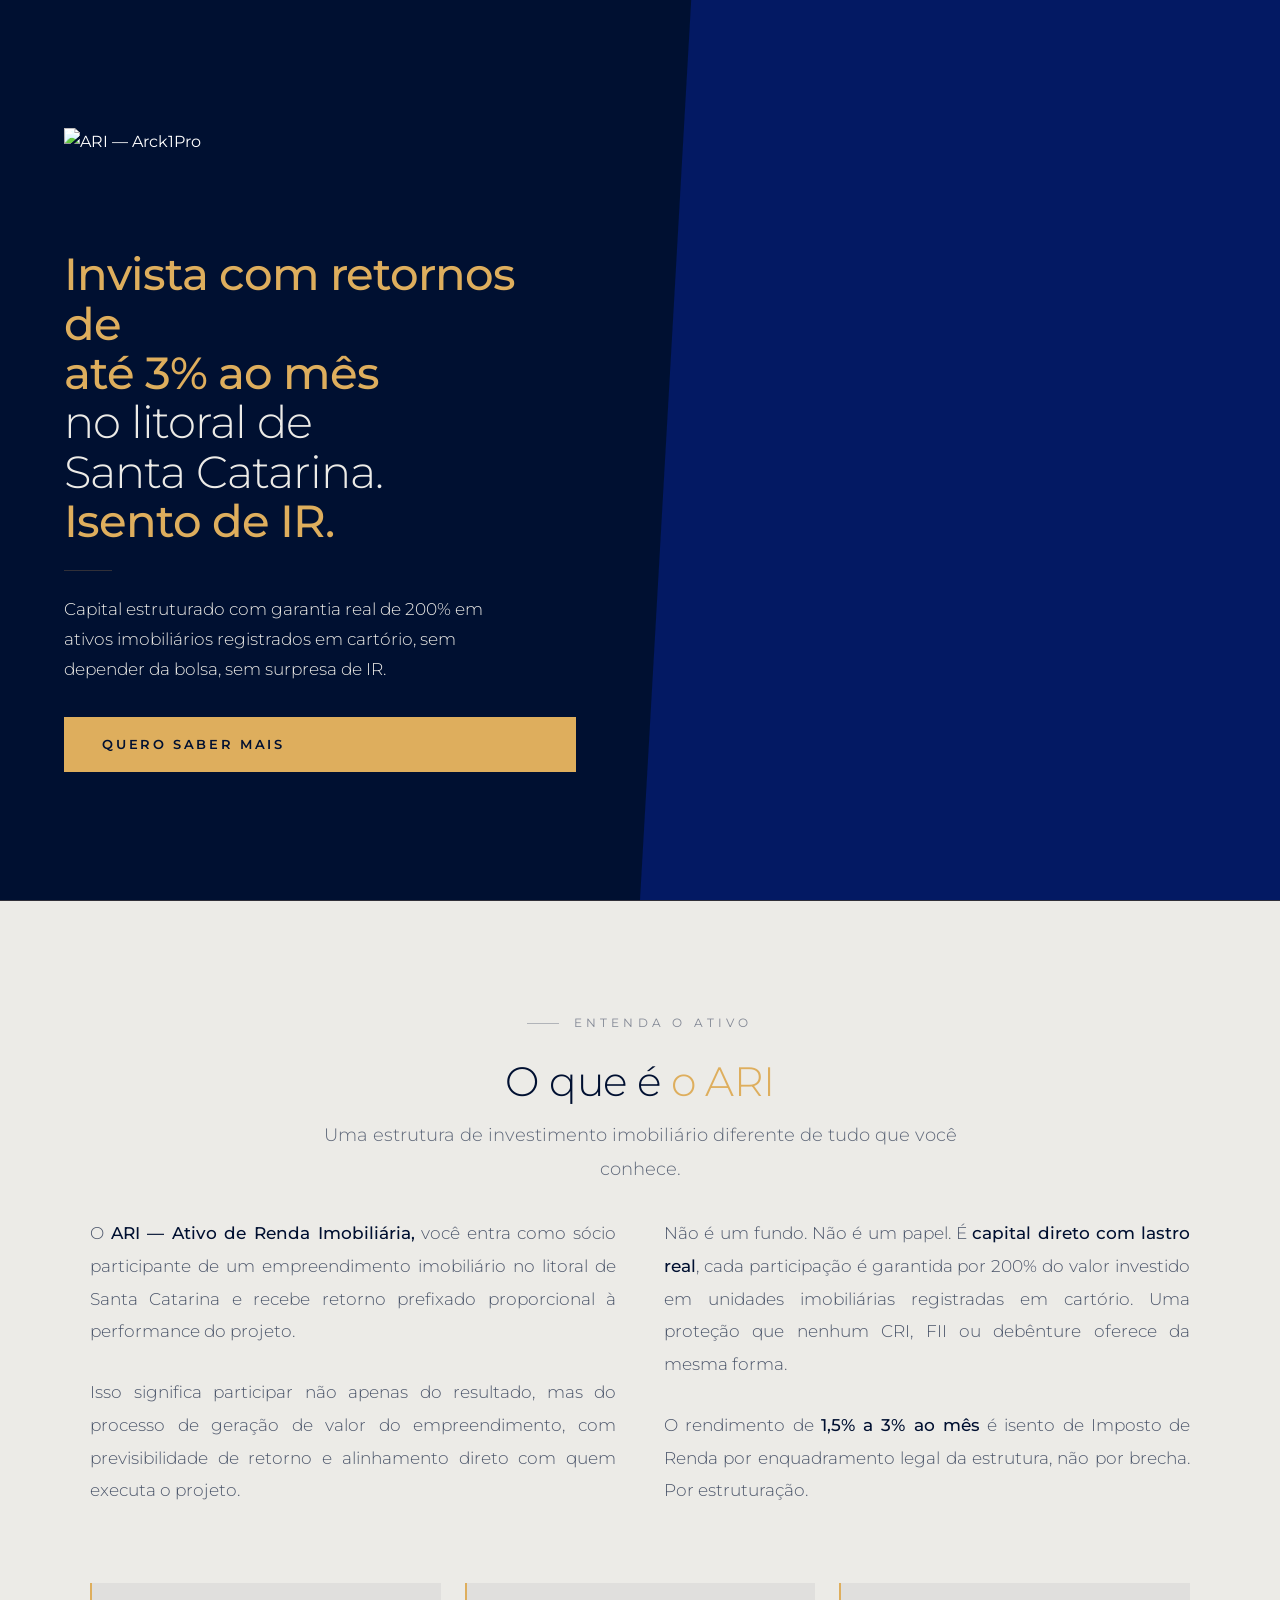
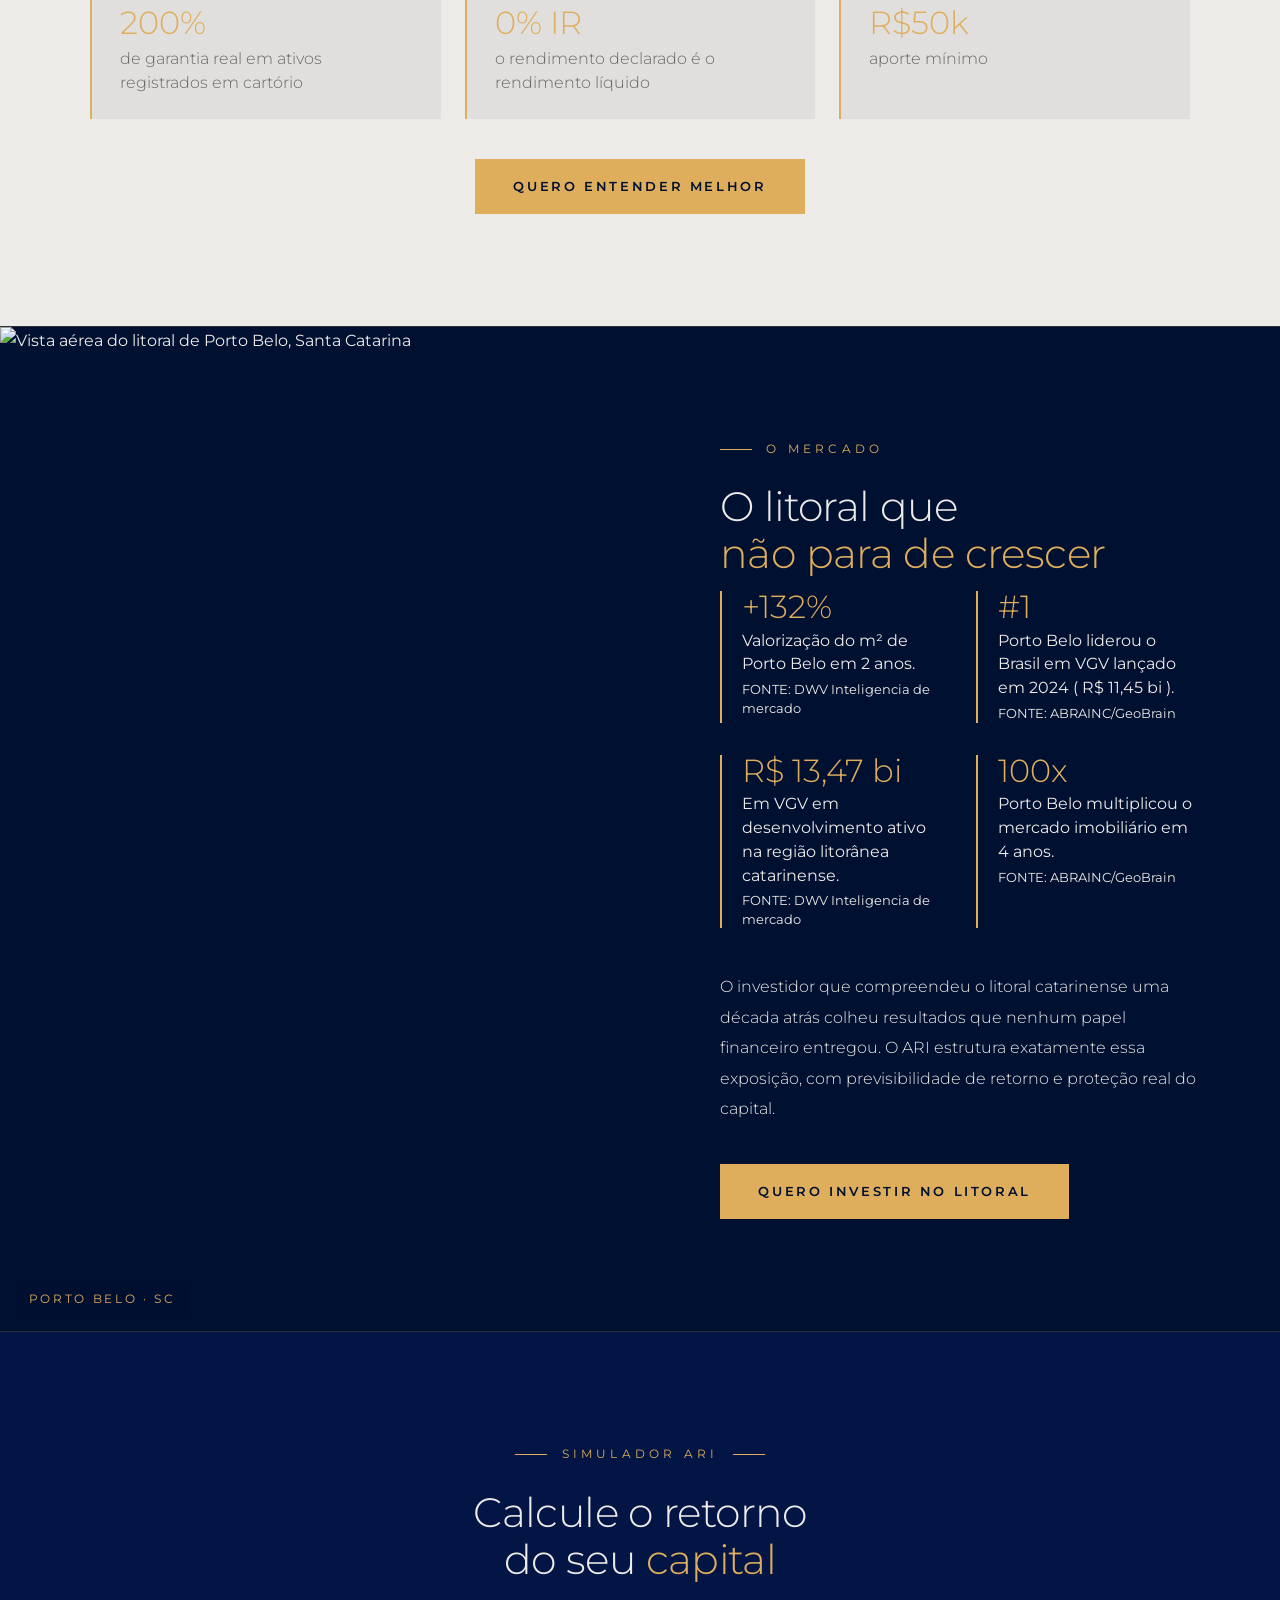
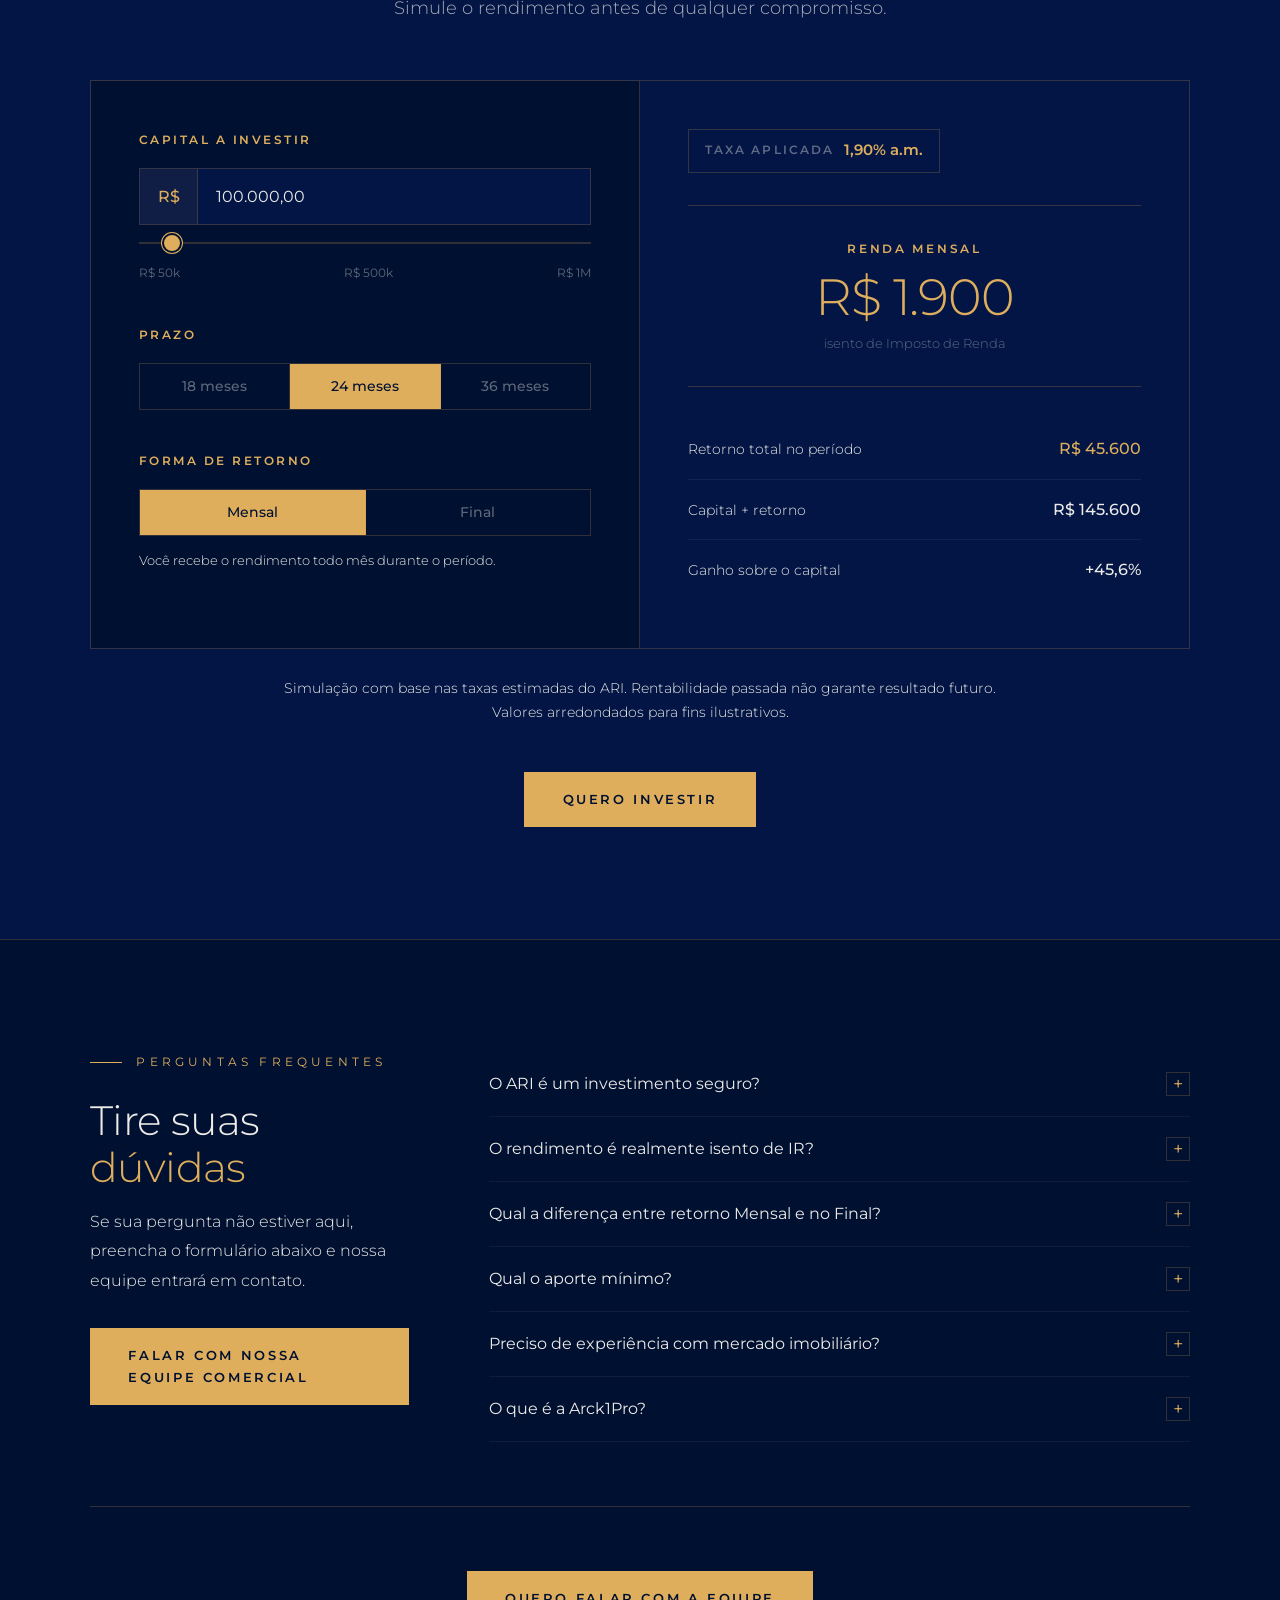
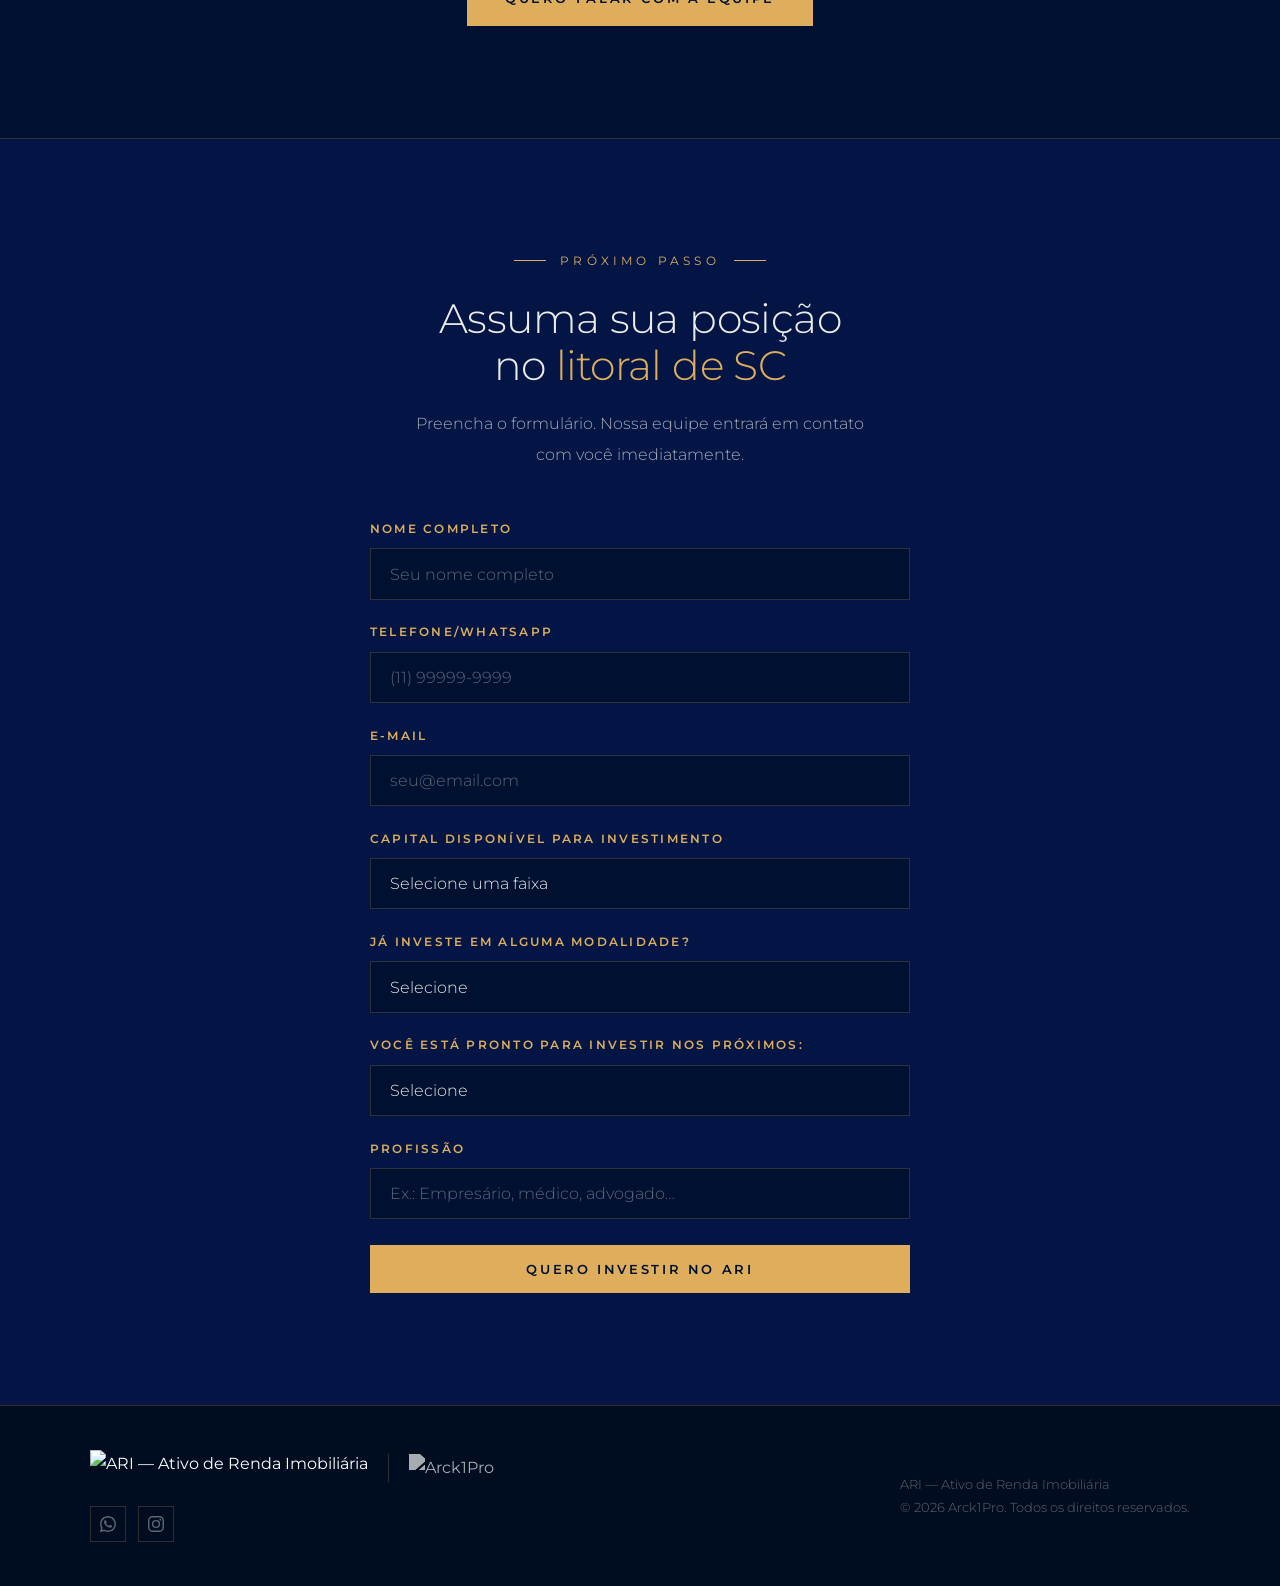
==== index.html @ 1d785d93 "lps3" ====
<!DOCTYPE html>
<html lang="pt-BR">
<head>
  <meta charset="UTF-8">
  <meta name="viewport" content="width=device-width, initial-scale=1.0">

  <title>ARI — Ativo de Renda Imobiliária | Arck1Pro</title>

  <!-- Meta Pixel Code -->
  <!-- Única tag de rastreamento do site — não há GTM, GA nem qualquer outro
       contêiner que possa disparar um segundo evento com este mesmo ID.

       Fica no topo do head de propósito: quanto antes o fbevents.js carregar,
       menor a chance de o Lead sair apenas enfileirado no stub do fbq, que é a
       maior fonte de divergência entre o CRM e o Gerenciador de Anúncios.

       Sem PageView e sem a tag de fallback sem-JS: o único evento é o Lead, disparado
       em js/main.js depois que o SprintHub confirma a criação do contato, uma
       vez por lead, com eventID estável.
       autoConfig=false impede a Meta de detectar e registrar eventos por conta
       própria (clique em botão, metadados da página) — era por aí que entrava
       Lead fantasma que ninguém consegue reconciliar. -->
<script>
!function(f,b,e,v,n,t,s)
{if(f.fbq)return;n=f.fbq=function(){n.callMethod?
n.callMethod.apply(n,arguments):n.queue.push(arguments)};
if(!f._fbq)f._fbq=n;n.push=n;n.loaded=!0;n.version='2.0';
n.queue=[];t=b.createElement(e);t.async=!0;
t.src=v;s=b.getElementsByTagName(e)[0];
s.parentNode.insertBefore(t,s)}(window, document,'script',
'https://connect.facebook.net/en_US/fbevents.js');
fbq('set', 'autoConfig', false, '2102101857297540');
fbq('init', '2102101857297540');
</script>
  <!-- End Meta Pixel Code -->

  <!-- ─── Favicon ────────────────────────────────────────── -->
  <link rel="icon"             type="image/webp" href="img/ARI.webp">
  <link rel="apple-touch-icon"                   href="img/ARI.webp">

  <!-- ─── Preload de imagens críticas ─────────────────────── -->
  <link rel="preload" as="image" href="img/porto-belo.webp">

  <!-- ─── Fontes ────────────────────────────────────────── -->
  <link rel="preconnect" href="https://fonts.googleapis.com">
  <link rel="preconnect" href="https://fonts.gstatic.com" crossorigin>
  <link rel="stylesheet" href="https://fonts.googleapis.com/css2?family=Montserrat:wght@300;400;500;600&display=swap">

  <!-- ─── CSS ──────────────────────────────────────────── -->
  <link rel="stylesheet" href="css/styles.css">
</head>
<body>

<main id="conteudo">

    <!-- ═══════ HERO ═══════ -->
    <section class="hero" id="inicio" aria-labelledby="hero-titulo">

<!-- Coluna esquerda — Texto -->
      <div class="hero-copy">

        <div class="hero-logo">
          <img src="img/ARI.webp" alt="ARI — Arck1Pro" width="180" height="48">
        </div>

        <h1 class="hero-h1" id="hero-titulo">
          <span class="accent">Invista com retornos de <br> até 3% ao mês</span><br>
          no litoral de<br>
          Santa Catarina.<br>
          <span class="accent">Isento de IR.</span>
        </h1>

        <div class="hero-divider" aria-hidden="true"></div>

        <!-- Vídeo VSL — visível apenas em mobile, entre o título e o subtexto -->
        <div class="hero-video-inline">
          <iframe
            src="https://www.youtube.com/embed/Jdh1k9ubrlU?rel=0&modestbranding=1"
            title="ARI — Ativo de Renda Imobiliária"
            allow="accelerometer; autoplay; clipboard-write; encrypted-media; gyroscope; picture-in-picture"
            allowfullscreen
            loading="lazy">
          </iframe>
        </div>

        <p class="hero-sub">
          Capital estruturado com garantia real de 200% em ativos imobiliários
          registrados em cartório, sem depender da bolsa, sem surpresa de IR.
        </p>

        <a href="#formulario" class="btn" data-cta="hero">Quero saber mais</a>

      </div>

      <!-- Coluna direita — Vídeo VSL -->
      <div class="hero-img-box" role="region" aria-label="Vídeo de apresentação do ARI">
        <iframe
          class="hero-video"
          src="https://www.youtube.com/embed/Jdh1k9ubrlU?rel=0&modestbranding=1"
          title="ARI — Ativo de Renda Imobiliária"
          allow="accelerometer; autoplay; clipboard-write; encrypted-media; gyroscope; picture-in-picture"
          allowfullscreen
          loading="lazy">
        </iframe>
      </div>

    </section>

    <div class="gold-rule" aria-hidden="true"></div>


    <!-- ═══════ O QUE É O ARI ═══════ -->
    <section class="ari-section" id="ari" aria-labelledby="ari-titulo">
      <div class="section-inner">

        <!-- Cabeçalho em largura total — alinha com o início dos dois parágrafos abaixo -->
        <div class="section-eyebrow" aria-hidden="true">
          <span class="eyebrow-line"></span>
          Entenda o ativo
        </div>

        <h2 class="section-h2" id="ari-titulo">
          O que é <span class="accent">o ARI</span>
        </h2>
        <p class="section-lead">
          Uma estrutura de investimento imobiliário diferente de tudo que você conhece.
        </p>

        <!-- Dois parágrafos lado a lado — alinhados pelo topo -->
        <div class="ari-body-grid">

          <div class="ari-body">
            <p>
              O <strong>ARI — Ativo de Renda Imobiliária,</strong>
              você entra como sócio participante de um empreendimento imobiliário no litoral
              de Santa Catarina e recebe retorno prefixado proporcional à performance do projeto.
            </p>

            <p>
              Isso significa participar não apenas do resultado, mas do processo de geração de 
              valor do empreendimento, com previsibilidade de retorno e alinhamento direto com quem executa o projeto.

            </p>
          </div>

          <div class="ari-body">
            <p>
              Não é um fundo. Não é um papel. É <strong>capital direto com lastro real</strong>,
              cada participação é garantida por 200% do valor investido em unidades imobiliárias
              registradas em cartório. Uma proteção que nenhum CRI, FII ou debênture oferece
              da mesma forma.
            </p>
            <p>
              O rendimento de <strong>1,5% a 3% ao mês</strong> é isento de Imposto de Renda
              por enquadramento legal da estrutura, não por brecha. Por estruturação.
            </p>
          </div>

        </div>

        <!-- Destaques horizontais -->
        <div class="ari-highlights" aria-label="Destaques do ARI">
          <div class="ari-hl">
            <div class="ari-hl-number" aria-label="Duzentos por cento">200%</div>
            <div class="ari-hl-label">de garantia real em ativos registrados em cartório</div>
          </div>
          <div class="ari-hl">
            <div class="ari-hl-number" aria-label="Zero por cento de Imposto de Renda">0% IR</div>
            <div class="ari-hl-label">o rendimento declarado é o rendimento líquido</div>
          </div>
          <div class="ari-hl">
            <div class="ari-hl-number" aria-label="R$ 50 mil">R$50k</div>
            <div class="ari-hl-label">aporte mínimo</div>
          </div>
        </div>

        <!-- Botão abaixo dos destaques -->
        <div class="ari-cta">
          <a href="#formulario" class="btn" data-cta="ari">Quero entender melhor</a>
        </div>

      </div>
    </section>

    <div class="gold-rule" aria-hidden="true"></div>


    <!-- ═══════ O LITORAL ═══════ -->
    <section class="litoral-section" id="litoral" aria-labelledby="litoral-titulo">
      <!-- ALTERADO: removido section-inner — grid vai de ponta a ponta para a imagem sangrar pela borda esquerda -->
      <div class="litoral-grid">

        <!-- Imagem do litoral — ocupa toda a altura da coluna esquerda -->
        <!-- Coloque uma foto da orla em images/porto-belo-costa.jpg -->
        <div class="litoral-img-box">
          <img
            src="img/porto-belo.webp"
            alt="Vista aérea do litoral de Porto Belo, Santa Catarina"
            width="800" height="600"
            fetchpriority="high">
          <div class="litoral-img-label" aria-hidden="true">Porto Belo · SC</div>
        </div>

        <!-- NOVO: litoral-content tem padding próprio (section-inner foi removido) -->
        <div class="litoral-content">
          <div class="section-eyebrow" aria-hidden="true">
            <span class="eyebrow-line"></span>
            O mercado
          </div>

          <h2 class="section-h2" id="litoral-titulo">
            O litoral que<br><span class="accent">não para de crescer</span>
          </h2>

          <div class="litoral-stats" aria-label="Dados do mercado imobiliário catarinense">
            <div class="stat-box">
              <div class="stat-number" aria-label="Mais de 210 por cento">+132%</div>
              <div class="stat-label">Valorização do m² de Porto Belo em 2 anos.</div>
              <div class="stat-source">FONTE: DWV Inteligencia de mercado</div>
            </div>
            <div class="stat-box">
              <div class="stat-number" aria-label="Primeiro lugar no ranking nacional">#1</div>
              <div class="stat-label">Porto Belo liderou o Brasil em VGV lançado em 2024 ( R$ 11,45 bi ).</div>
              <div class="stat-source">FONTE: ABRAINC/GeoBrain</div>
            </div>
            <div class="stat-box">
              <div class="stat-number" aria-label="R$ 16 bilhões">R$ 13,47 bi</div>
              <div class="stat-label">Em VGV em desenvolvimento ativo na região litorânea catarinense.</div>
              <div class="stat-source">FONTE: DWV Inteligencia de mercado</div>
            </div>
            <div class="stat-box">
              <div class="stat-number" aria-label="Mais de 850">100x</div>
              <div class="stat-label">Porto Belo multiplicou o mercado imobiliário em 4 anos.</div>
              <div class="stat-source">FONTE: ABRAINC/GeoBrain</div>
            </div>
          </div>

          <p class="litoral-text">
            O investidor que compreendeu o litoral catarinense uma década atrás colheu
            resultados que nenhum papel financeiro entregou. O ARI estrutura exatamente
            essa exposição, com previsibilidade de retorno e proteção real do capital.
          </p>

          <a href="#formulario" class="btn" data-cta="litoral">Quero investir no litoral</a>
        </div>

      </div>
    </section>

    <div class="gold-rule" aria-hidden="true"></div>


    <!-- ═══════ SIMULADOR ═══════ -->
    <section class="simulator-section" id="simulador" aria-labelledby="sim-titulo">
      <div class="section-inner">

        <div class="simulator-header">
          <div class="section-eyebrow" aria-hidden="true">
            <span class="eyebrow-line"></span>
            Simulador ARI
            <span class="eyebrow-line"></span>
          </div>
          <h2 class="section-h2" id="sim-titulo">
            Calcule o retorno<br>do seu <span class="accent">capital</span>
          </h2>
          <p class="section-lead">Simule o rendimento antes de qualquer compromisso.</p>
        </div>

        <div class="sim-box">

          <!-- Controles -->
          <div class="sim-controls">

            <!-- Capital -->
            <div class="sim-field">
              <label class="sim-field-label" for="inp-capital">Capital a investir</label>
              <div class="sim-capital-wrap">
                <span class="sim-capital-prefix" aria-hidden="true">R$</span>
                <input
                  class="sim-capital-input"
                  type="text"
                  inputmode="numeric"
                  id="inp-capital"
                  value="100.000,00"
                  aria-label="Capital a investir em reais">
              </div>
              <p class="sim-min-warning" id="sim-min-warning" hidden>
                O valor mínimo para investimento é R$&nbsp;50.000
              </p>
              <label for="sl-capital" class="sr-only">Ajuste o capital com o controle deslizante</label>
              <input
                type="range"
                id="sl-capital"
                min="50000"
                max="1000000"
                step="5000"
                value="100000"
                aria-label="Controle deslizante de capital">
              <div class="sim-range-ticks" aria-hidden="true">
                <span class="sim-range-tick">R$ 50k</span>
                <span class="sim-range-tick">R$ 500k</span>
                <span class="sim-range-tick">R$ 1M</span>
              </div>
            </div>

            <!-- Prazo -->
            <div class="sim-field">
              <span class="sim-field-label" id="label-prazo">Prazo</span>
              <div class="sim-toggle-group" id="tg-prazo" role="group" aria-labelledby="label-prazo">
                <button class="sim-toggle"        type="button" data-val="18" aria-pressed="false">18 meses</button>
                <button class="sim-toggle active" type="button" data-val="24" aria-pressed="true">24 meses</button>
                <button class="sim-toggle"        type="button" data-val="36" aria-pressed="false">36 meses</button>
              </div>
            </div>

            <!-- Forma de retorno -->
            <div class="sim-field">
              <span class="sim-field-label" id="label-modo">Forma de retorno</span>
              <div class="sim-toggle-group" id="tg-modo" role="group" aria-labelledby="label-modo">
                <button class="sim-toggle active" type="button" data-val="mensal" aria-pressed="true">Mensal</button>
                <button class="sim-toggle"        type="button" data-val="bullet" aria-pressed="false">Final</button>
              </div>
              <p class="sim-modo-desc" id="modo-desc">
                Você recebe o rendimento todo mês durante o período.
              </p>
            </div>

          </div>

          <!-- Resultados -->
          <div class="sim-results" aria-live="polite" aria-atomic="true">

            <div class="sim-taxa-badge">
              <span class="sim-taxa-badge-label">Taxa aplicada</span>
              <span class="sim-taxa-badge-value" id="res-taxa">2,0% a.m.</span>
            </div>

            <div class="sim-main-result">
              <div class="sim-main-label" id="res-main-label">Renda mensal</div>
              <div class="sim-main-value" id="res-main-value">R&nbsp;2.000</div>
              <div class="sim-main-sub">isento de Imposto de Renda</div>
            </div>

            <div class="sim-rows">
              <div class="sim-row">
                <span class="sim-row-label">Retorno total no período</span>
                <span class="sim-row-value hi" id="res-total">R&nbsp;48.000</span>
              </div>
              <div class="sim-row">
                <span class="sim-row-label">Capital + retorno</span>
                <span class="sim-row-value" id="res-acumulado">R&nbsp;148.000</span>
              </div>
              <div class="sim-row">
                <span class="sim-row-label">Ganho sobre o capital</span>
                <span class="sim-row-value" id="res-pct">+48,0%</span>
              </div>
            </div>

          </div>

        </div>

        <p class="sim-disclaimer">
          Simulação com base nas taxas estimadas do ARI. Rentabilidade passada não garante resultado futuro.<br>
          Valores arredondados para fins ilustrativos.
        </p>

        <div class="simulator-cta">
          <a href="#formulario" class="btn" data-cta="simulador">Quero investir</a>
        </div>

      </div>
    </section>

    <div class="gold-rule" aria-hidden="true"></div>


    <!-- ═══════ FAQ ═══════ -->
    <section class="faq-section" id="faq" aria-labelledby="faq-titulo">
      <div class="section-inner">
        <div class="faq-grid">

          <div class="faq-sidebar">
            <div class="section-eyebrow" aria-hidden="true">
              <span class="eyebrow-line"></span>
              Perguntas frequentes
            </div>
            <h2 class="section-h2" id="faq-titulo">
              Tire suas<br><span class="accent">dúvidas</span>
            </h2>
            <p>Se sua pergunta não estiver aqui, preencha o formulário abaixo e nossa equipe entrará em contato.</p>
            <a href="#formulario" class="btn" data-cta="faq-especialista">Falar com nossa equipe comercial</a>
          </div>

          <ul class="faq-list" role="list">

            <li class="faq-item">
              <button class="faq-btn" type="button" aria-expanded="false" aria-controls="faq-r1">
                O ARI é um investimento seguro?
                <i class="faq-icon" aria-hidden="true">+</i>
              </button>
              <div class="faq-answer" id="faq-r1" role="region">
                Sim. O ARI é um investimento seguro porque conta com três camadas de proteção: contrato regido pelo Código Civil, garantia de 200% em unidade futuras do empreendimento
                que você esta investindo e um imóvel físico, de propriedade da incoporadora que fica reservado como garantia no seu nome.
              </div>
            </li>

            <li class="faq-item">
              <button class="faq-btn" type="button" aria-expanded="false" aria-controls="faq-r2">
                O rendimento é realmente isento de IR?
                <i class="faq-icon" aria-hidden="true">+</i>
              </button>
              <div class="faq-answer" id="faq-r2" role="region">
                Sim. A operação é estruturada de forma a se enquadrar nas regras legais que permitem isenção de Imposto de Renda sobre os rendimentos. Não é brecha, é enquadramento correto da
                operação. O rendimento declarado é o rendimento líquido.
              </div>
            </li>

            <li class="faq-item">
              <button class="faq-btn" type="button" aria-expanded="false" aria-controls="faq-r3">
                Qual a diferença entre retorno Mensal e no Final?
                <i class="faq-icon" aria-hidden="true">+</i>
              </button>
              <div class="faq-answer" id="faq-r3" role="region">
                No retorno <strong>Mensal</strong>, você recebe o rendimento todo mês durante
                o prazo contratado. No retorno <strong>Final</strong>, o capital e todo o rendimento
                são pagos de uma só vez no vencimento, e por isso o retorno aplicado é superior.
              </div>
            </li>

            <li class="faq-item">
              <button class="faq-btn" type="button" aria-expanded="false" aria-controls="faq-r4">
                Qual o aporte mínimo?
                <i class="faq-icon" aria-hidden="true">+</i>
              </button>
              <div class="faq-answer" id="faq-r4" role="region">
                O aporte mínimo é de R$ 50.000. Os investidores com aportes
                maiores podem negociar condições específicas com nossa equipe de estruturação.
              </div>
            </li>

            <li class="faq-item">
              <button class="faq-btn" type="button" aria-expanded="false" aria-controls="faq-r5">
                Preciso de experiência com mercado imobiliário?
                <i class="faq-icon" aria-hidden="true">+</i>
              </button>
              <div class="faq-answer" id="faq-r5" role="region">
                Não. O ARI foi estruturado para o investidor que compreende o valor do litoral
                catarinense mas não quer operar diretamente no mercado. A Arck1Pro cuida de
                toda a estruturação, governança e gestão do empreendimento.
              </div>
            </li>

            <li class="faq-item">
              <button class="faq-btn" type="button" aria-expanded="false" aria-controls="faq-r6">
                O que é a Arck1Pro?
                <i class="faq-icon" aria-hidden="true">+</i>
              </button>
              <div class="faq-answer" id="faq-r6" role="region">
                A Arck1Pro é um hub de estruturação imobiliária com mais de 20 anos de
                inteligência de mercado no litoral catarinense. Estruturamos empreendimentos
                de ponta a ponta, com método próprio e governança rigorosa em cada fase
                do processo.
              </div>
            </li>

          </ul>
        </div>

        <div class="faq-bottom">
          <a href="#formulario" class="btn" data-cta="faq-equipe">Quero falar com a equipe</a>
        </div>

      </div>
    </section>

    <div class="gold-rule" aria-hidden="true"></div>


    <!-- ═══════ FORMULÁRIO ═══════ -->
    <section class="cta-section" id="formulario" aria-labelledby="form-titulo">
      <div class="section-inner">

        <div class="section-eyebrow eyebrow-center" aria-hidden="true">
          <span class="eyebrow-line"></span>
          Próximo passo
          <span class="eyebrow-line"></span>
        </div>

        <h2 class="section-h2" id="form-titulo">
          Assuma sua posição<br>no <span class="accent">litoral de SC</span>
        </h2>

        <p class="cta-sub">
          Preencha o formulário. Nossa equipe entrará em contato com você imediatamente.
        </p>

        <form class="cta-form" id="form-contato" novalidate>

          <div class="form-row">
            <label class="form-label" for="nome">Nome completo</label>
            <input
              class="form-input"
              type="text"
              id="nome"
              name="nome"
              required
              placeholder="Seu nome completo"
              autocomplete="name">
          </div>

          <div class="form-row">
            <label class="form-label" for="tel">Telefone/WhatsApp</label>
            <!-- ALTERADO: pattern exige o celular completo - (XX) XXXXX-XXXX.
                 So os 11 digitos passam; a mensagem em portugues vem do JS. -->
            <input
              class="form-input"
              type="tel"
              id="tel"
              name="whatsapp"
              required
              minlength="15"
              maxlength="15"
              pattern="\(\d{2}\) 9\d{4}-\d{4}"
              inputmode="numeric"
              placeholder="(11) 99999-9999"
              autocomplete="tel"
              aria-describedby="tel-erro">
            <!-- NOVO: erro do campo, preenchido pelo JS -->
            <p class="form-error" id="tel-erro" role="alert" aria-live="polite" hidden></p>
          </div>

          <div class="form-row">
            <label class="form-label" for="email">E-mail</label>
            <input
              class="form-input"
              type="email"
              id="email"
              name="email"
              required
              placeholder="seu@email.com"
              autocomplete="email">
          </div>

          <div class="form-row">
            <label class="form-label" for="capital-form">Capital disponível para investimento</label>
            <select class="form-select" id="capital-form" name="capital" required>
              <option value="" disabled selected>Selecione uma faixa</option>
              <option value="50k-100k">R$50.000 a R$100.000</option>
              <option value="100k-300k">R$100.000 a R$300.000</option>
              <option value="300k-500k">R$300.000 a R$500.000</option>
              <option value="500k-1M">R$500.000 a R$1.000.000</option>
              <option value="1M+">Acima de R$1.000.000</option>
            </select>
          </div>

          <div class="form-row">
            <label class="form-label" for="modalidade">Já investe em alguma modalidade?</label>
            <select class="form-select" id="modalidade" name="modalidade" required>
              <option value="" disabled selected>Selecione</option>
              <option value="imoveis">Imóveis</option>
              <option value="renda-fixa">Renda fixa</option>
              <option value="fundos-imobiliarios">Fundos imobiliários</option>
              <option value="nao-investe">Não invisto atualmente</option>
            </select>
          </div>

          <div class="form-row">
            <label class="form-label" for="prazo-decisao">Você está pronto para investir nos próximos:</label>
            <select class="form-select" id="prazo-decisao" name="prazo_decisao" required>
              <option value="" disabled selected>Selecione</option>
              <option value="15-dias">15 dias</option>
              <option value="30-dias">30 dias</option>
              <option value="60-dias">60 dias</option>
              <option value="avaliando">Ainda estou avaliando</option>
            </select>
          </div>

          <div class="form-row">
            <label class="form-label" for="profissao">Profissão</label>
            <input
              class="form-input"
              type="text"
              id="profissao"
              name="profissao"
              required
              placeholder="Ex.: Empresário, médico, advogado…"
              autocomplete="organization-title">
          </div>

          <div id="form-feedback" class="form-feedback" role="alert" aria-live="polite" hidden></div>

          <button type="submit" class="btn form-submit">Quero investir no ARI</button>

        </form>

      </div>
    </section>

  </main><!-- /#conteudo -->


  <!-- ═══════ RODAPÉ ═══════ -->
  <footer>
    <div class="footer-inner">

      <!-- ALTERADO: texto substituído pelas logos + redes sociais -->
      <div class="footer-brand-block">
        <div class="footer-logos">
          <img src="img/ARI.webp"   alt="ARI — Ativo de Renda Imobiliária" class="footer-logo-ari">
          <span class="footer-logos-sep" aria-hidden="true"></span>
          <img src="img/logo.png"   alt="Arck1Pro"                         class="footer-logo-arck">
        </div>
        <!-- NOVO: links de redes sociais -->
        <nav class="footer-social" aria-label="Redes sociais">
          <a href="https://wa.me/554791991866"
             class="footer-social-link"
             target="_blank"
             rel="noopener noreferrer"
             aria-label="WhatsApp Arck1Pro">
            <!-- ícone WhatsApp (SVG inline) -->
            <svg xmlns="http://www.w3.org/2000/svg" viewBox="0 0 24 24" fill="currentColor" aria-hidden="true" focusable="false">
              <path d="M17.472 14.382c-.297-.149-1.758-.867-2.03-.967-.273-.099-.471-.148-.67.15-.197.297-.767.966-.94 1.164-.173.199-.347.223-.644.075-.297-.15-1.255-.463-2.39-1.475-.883-.788-1.48-1.761-1.653-2.059-.173-.297-.018-.458.13-.606.134-.133.298-.347.446-.52.149-.174.198-.298.298-.497.099-.198.05-.371-.025-.52-.075-.149-.669-1.612-.916-2.207-.242-.579-.487-.5-.669-.51-.173-.008-.371-.01-.57-.01-.198 0-.52.074-.792.372-.272.297-1.04 1.016-1.04 2.479 0 1.462 1.065 2.875 1.213 3.074.149.198 2.096 3.2 5.077 4.487.709.306 1.262.489 1.694.625.712.227 1.36.195 1.871.118.571-.085 1.758-.719 2.006-1.413.248-.694.248-1.289.173-1.413-.074-.124-.272-.198-.57-.347z"/>
              <path d="M12 0C5.373 0 0 5.373 0 12c0 2.123.554 4.118 1.526 5.845L.057 23.535a.5.5 0 0 0 .608.608l5.699-1.465A11.945 11.945 0 0 0 12 24c6.627 0 12-5.373 12-12S18.627 0 12 0zm0 21.818a9.805 9.805 0 0 1-5.007-1.374l-.36-.214-3.724.957.983-3.607-.235-.372A9.785 9.785 0 0 1 2.182 12C2.182 6.57 6.57 2.182 12 2.182S21.818 6.57 21.818 12 17.43 21.818 12 21.818z"/>
            </svg>
          </a>
          <a href="https://instagram.com/arck1pro"
             class="footer-social-link"
             target="_blank"
             rel="noopener noreferrer"
             aria-label="Instagram @arck1pro">
            <!-- ícone Instagram (SVG inline) -->
            <svg xmlns="http://www.w3.org/2000/svg" viewBox="0 0 24 24" fill="currentColor" aria-hidden="true" focusable="false">
              <path d="M12 2.163c3.204 0 3.584.012 4.85.07 3.252.148 4.771 1.691 4.919 4.919.058 1.265.069 1.645.069 4.849 0 3.205-.012 3.584-.069 4.849-.149 3.225-1.664 4.771-4.919 4.919-1.266.058-1.644.07-4.85.07-3.204 0-3.584-.012-4.849-.07-3.26-.149-4.771-1.699-4.919-4.92-.058-1.265-.07-1.644-.07-4.849 0-3.204.013-3.583.07-4.849.149-3.227 1.664-4.771 4.919-4.919 1.266-.057 1.645-.069 4.849-.069zM12 0C8.741 0 8.333.014 7.053.072 2.695.272.273 2.69.073 7.052.014 8.333 0 8.741 0 12c0 3.259.014 3.668.072 4.948.2 4.358 2.618 6.78 6.98 6.98C8.333 23.986 8.741 24 12 24c3.259 0 3.668-.014 4.948-.072 4.354-.2 6.782-2.618 6.979-6.98.059-1.28.073-1.689.073-4.948 0-3.259-.014-3.667-.072-4.947-.196-4.354-2.617-6.78-6.979-6.98C15.668.014 15.259 0 12 0zm0 5.838a6.162 6.162 0 1 0 0 12.324 6.162 6.162 0 0 0 0-12.324zM12 16a4 4 0 1 1 0-8 4 4 0 0 1 0 8zm6.406-11.845a1.44 1.44 0 1 0 0 2.881 1.44 1.44 0 0 0 0-2.881z"/>
            </svg>
          </a>
        </nav>
      </div>

      <p class="footer-legal">
        ARI — Ativo de Renda Imobiliária <br>
        © 2026 Arck1Pro. Todos os direitos reservados.
      </p>

    </div>
  </footer>

  <!-- JavaScript -->
  <script src="js/main.js" defer></script>

</body>
</html>
---- css/styles.css ----
/* ═══════════════════════════════════════════════════════════
   styles.css — ARI Landing Page
   Arck1Pro · Ativo de Renda Imobiliária
═══════════════════════════════════════════════════════════ */

/* ─── RESET & BASE ─────────────────────────────────────── */
*, *::before, *::after {
  margin: 0;
  padding: 0;
  box-sizing: border-box;
}

:root {
  --bg:        #001031;
  --surface:   #021545;
  --surface-2: #031963;
  --gold:      #DEAE5D;
  --gold-2:    #FAE394;
  --light:     #ECEBE7;
  --light-70:  rgba(236,235,231,0.70);
  --light-40:  rgba(236,235,231,0.40);
  --light-15:  rgba(236,235,231,0.15);
  --light-06:  rgba(236,235,231,0.06);
  --gold-line: rgba(194,143,80,0.25);
  --gold-glow: rgba(194,143,80,0.07);
}

html {
  scroll-behavior: smooth;
}

body {
  background: var(--bg);
  color: var(--light);
  font-family: 'Montserrat', sans-serif;
  font-weight: 400;
  line-height: 1.72;
  overflow-x: hidden;
  -webkit-font-smoothing: antialiased;
}

img {
  display: block;
  max-width: 100%;
}

a {
  text-decoration: none;
}

/* ─── ACESSIBILIDADE ───────────────────────────────────── */
/* NOVO: skip link, sr-only e focus-visible adicionados para acessibilidade */
.sr-only {
  position: absolute;
  width: 1px;
  height: 1px;
  padding: 0;
  margin: -1px;
  overflow: hidden;
  clip: rect(0,0,0,0);
  white-space: nowrap;
  border: 0;
}

:focus-visible {
  outline: 2px solid var(--gold);
  outline-offset: 3px;
}

/* ─── HERO ─────────────────────────────────────────────── */
.hero {
  min-height: 100svh;
  display: grid;
  grid-template-columns: 1fr 1fr;
  gap: 0;
  align-items: stretch;
  padding: 0;
  position: relative;
  overflow: hidden;
}

.hero::after {
  content: none;
}

.hero-bg {
  position: absolute;
  inset: 0;
  z-index: 0;
}
.hero-bg img {
  width: 100%;
  height: 100%;
  object-fit: cover;
  opacity: .14;
  filter: saturate(.6);
}

.hero-copy {
  position: relative;
  z-index: 2;
  padding: 4rem 4rem;
  display: flex;
  flex-direction: column;
  justify-content: center;
}

.hero-logo {
  margin-bottom: 2rem;
}
.hero-logo img {
  height: 90px;
  width: auto;
  display: block;
  mix-blend-mode: screen;
  filter: brightness(1.15);
}

.hero-h1 {
  font-size: clamp(2.2rem, 3.5vw, 4rem);
  font-weight: 300;
  line-height: 1.1;
  letter-spacing: -.022em;
  margin-bottom: 1.5rem;
}
.hero-h1 .accent {
  color: var(--gold);
  font-weight: 500;
}

.hero-divider {
  width: 48px;
  height: 1px;
  background: var(--gold-line);
  margin-bottom: 1.5rem;
}

.hero-sub {
  font-size: clamp(1rem, 1.3vw, 1.1rem);
  font-weight: 300;
  color: var(--light);
  max-width: 440px;
  line-height: 1.8;
  margin-bottom: 2rem;
}

/* Coluna direita do hero — vídeo VSL centralizado */
.hero-img-box {
  position: relative;
  overflow: hidden;
  clip-path: polygon(8% 0, 100% 0, 100% 100%, 0% 100%);
  display: flex;
  align-items: center;
  justify-content: center;
  padding: 2rem 2rem 2rem 6rem;
  background: var(--surface-2);
}

.hero-video {
  width: 100%;
  aspect-ratio: 16 / 9;
  border: 0;
  display: block;
  border-radius: 6px;
}

.hero-video-inline {
  display: none;
}

/* ─── BOTÕES ────────────────────────────────────────────── */
.btn {
  display: inline-block;
  background: var(--gold);
  color: var(--bg);
  padding: 1rem 2.4rem;
  font-family: 'Montserrat', sans-serif;
  font-size: .82rem;
  font-weight: 600;
  letter-spacing: .2em;
  text-transform: uppercase;
  border: none;
  cursor: pointer;
  transition: opacity .22s, transform .18s;
}
.btn:hover {
  opacity: .88;
  transform: translateY(-1px);
}

/* ─── SEÇÃO — BASE ──────────────────────────────────────── */
section {
  padding: 7rem 5rem;
  position: relative;
}

.section-inner {
  max-width: 1100px;
  margin: 0 auto;
}

.section-eyebrow {
  display: flex;
  align-items: center;
  gap: .9rem;
  font-size: .75rem;
  letter-spacing: .35em;
  text-transform: uppercase;
  color: var(--gold);
  margin-bottom: 1.5rem;
}
/* NOVO: classe utilitária que substitui o inline style="justify-content:center" que existia no HTML */
.eyebrow-center {
  justify-content: center;
}

.eyebrow-line {
  width: 32px;
  height: 1px;
  background: var(--gold);
  flex-shrink: 0;
}

.section-h2 {
  font-size: clamp(1.9rem, 3.2vw, 2.9rem);
  font-weight: 300;
  line-height: 1.15;
  letter-spacing: -.015em;
  margin-bottom: .85rem;
}
.section-h2 .accent {
  color: var(--gold);
}

.section-lead {
  font-size: clamp(1rem, 1.4vw, 1.1rem);
  color: var(--light-70);
  max-width: 600px;
  line-height: 1.9;
  margin-bottom: 3rem;
  font-weight: 300;
}

.gold-rule {
  width: 100%;
  height: 1px;
  background: var(--gold-line);
}

/* ─── SEÇÃO ARI (fundo claro) ───────────────────────────── */
.ari-section {
  background: #ECEBE7;
}
.ari-section .section-eyebrow {
  color: rgba(0,16,49,0.45);
  justify-content: center; /* ALTERADO: eyebrow centralizado */
}
.ari-section .eyebrow-line {
  background: rgba(0,16,49,0.25);
}
.ari-section .section-h2 {
  color: #001031;
  text-align: center; /* ALTERADO: título centralizado */
}
.ari-section .section-h2 .accent {
  color: var(--gold);
}
.ari-section .section-lead {
  color: rgba(0,16,49,0.6);
  margin-bottom: 2rem; /* reduzido para aproximar do grid de parágrafos */
  text-align: center; /* ALTERADO: subtítulo centralizado */
  max-width: 640px;   /* NOVO: limita largura para melhor leitura */
  margin-left: auto;
  margin-right: auto;
}

/* ALTERADO: grid apenas para os parágrafos — eyebrow/h2/lead ficam fora em largura total */
.ari-body-grid {
  display: grid;
  grid-template-columns: 1fr 1fr;
  gap: 3rem;
  align-items: start;
}

.ari-body p {
  font-size: 1.05rem;
  color: rgba(0,16,49,0.68);
  line-height: 1.95;
  margin-bottom: 1.75rem;
  font-weight: 300;
  text-align: justify; /* ALTERADO: texto justificado */
}
.ari-body p strong {
  color: #001031;
  font-weight: 500;
}

/* ALTERADO: agora grid de 3 colunas horizontais abaixo do texto */
.ari-highlights {
  display: grid;
  grid-template-columns: repeat(3, 1fr);
  gap: 1.5rem;
  margin-top: 3rem;
}

/* Botão centralizado abaixo dos destaques */
.ari-cta {
  margin-top: 2.5rem;
  text-align: center; /* ALTERADO: botão centralizado */
}

.ari-hl {
  border-left: 2px solid var(--gold);
  padding: 1.5rem 1.75rem;
  background: rgba(0,16,49,0.05);
}
.ari-hl-number {
  font-size: clamp(1.8rem, 2.5vw, 2.4rem); /* ajustado para layout horizontal */
  font-weight: 300;
  color: var(--gold);
  line-height: 1;
  margin-bottom: .5rem;
}
.ari-hl-label {
  font-size: 1rem;
  color: rgba(3, 3, 3, 0.55);
  line-height: 1.5;
  font-weight: 300;
}

/* ─── SEÇÃO LITORAL ─────────────────────────────────────── */
/* ALTERADO: padding removido — imagem sangra até a borda esquerda da tela */
.litoral-section {
  background: var(--bg);
  padding: 0;
  overflow: hidden;
}

/* ALTERADO: sem gap — colunas coladas; imagem estica para preencher toda a linha */
.litoral-grid {
  display: grid;
  grid-template-columns: 1fr 1fr;
  align-items: stretch;
  min-height: 720px;
}

/* ALTERADO: clip-path cria a borda diagonal direita — recorte na borda da foto */
/* NOVO: borda direita da imagem vai de 100% no topo a 82% na base = diagonal \ */
.litoral-img-box {
  position: relative;
  overflow: hidden;
  clip-path: polygon(0 0, 100% 0, 82% 100%, 0 100%);
}
.litoral-img-box img {
  width: 100%;
  height: 100%;
  object-fit: cover;
  display: block;
}
.litoral-img-label {
  position: absolute;
  bottom: 1rem; left: 1rem;
  font-size: .75rem;
  letter-spacing: .22em;
  text-transform: uppercase;
  color: var(--gold);
  background: rgba(0,16,49,0.85);
  padding: .35rem .8rem;
  z-index: 1;
}

/* Coluna de conteúdo */
.litoral-content {
  position: relative;
  z-index: 1;
  padding: 7rem 5rem;
}

.litoral-stats {
  display: grid;
  grid-template-columns: 1fr 1fr;
  gap: 2rem;
  margin-bottom: 2.75rem;
}
.stat-box {
  border-left: 2px solid var(--gold);
  padding-left: 1.25rem;
}
.stat-number {
  font-size: clamp(1.6rem, 2.5vw, 2.2rem);
  font-weight: 300;
  color: var(--gold);
  line-height: 1;
  margin-bottom: .35rem;
}
.stat-label {
  font-size: .99rem;
  color: var(--light);
  line-height: 1.5;
  font-weight: 400;
}
.stat-source {
  font-size: .83rem;
  color: var(--light);
  line-height: 1.4;
  font-weight: 400;
  margin-top: .25rem;
}

.litoral-text {
  font-size: 1rem;
  color: var(--light);
  line-height: 1.9;
  margin-bottom: 2.5rem;
  font-weight: 300;
}

/* ─── SIMULADOR ─────────────────────────────────────────── */
.simulator-section {
  background: var(--surface);
}

.simulator-header {
  text-align: center;
  margin-bottom: 3.5rem;
}
.simulator-header .section-eyebrow {
  justify-content: center;
}
.simulator-header .section-h2 {
  margin: 0 auto;
}
.simulator-header .section-lead {
  margin: .5rem auto 0;
  text-align: center;
}

.sim-box {
  display: grid;
  grid-template-columns: 1fr 1fr;
  border: 1px solid var(--gold-line);
  overflow: hidden;
}

.sim-controls {
  padding: 3rem;
  background: var(--bg);
  border-right: 1px solid var(--gold-line);
  display: flex;
  flex-direction: column;
  gap: 2.5rem;
}

.sim-field-label {
  font-size: .78rem;
  font-weight: 600;
  letter-spacing: .2em;
  text-transform: uppercase;
  color: var(--gold);
  margin-bottom: 1.1rem;
  display: block;
}

.sim-capital-wrap {
  display: flex;
  align-items: center;
  border: 1px solid var(--gold-line);
  background: var(--surface);
  overflow: hidden;
}
.sim-capital-prefix {
  padding: .85rem 1.1rem;
  font-size: 1rem;
  color: var(--gold);
  font-weight: 500;
  border-right: 1px solid var(--gold-line);
  white-space: nowrap;
  background: var(--gold-glow);
}
.sim-capital-input {
  flex: 1;
  background: none;
  border: none;
  outline: none;
  font-family: 'Montserrat', sans-serif;
  font-size: 1rem;
  font-weight: 400;
  color: var(--light);
  padding: .85rem 1.1rem;
}
.sim-capital-input::placeholder {
  color: var(--light-40);
}

input[type="range"] {
  -webkit-appearance: none;
  width: 100%;
  height: 2px;
  background: var(--gold-line);
  outline: none;
  cursor: pointer;
  margin-top: 1rem;
}
input[type="range"]::-webkit-slider-thumb {
  -webkit-appearance: none;
  width: 20px; height: 20px;
  background: var(--gold);
  border-radius: 50%;
  border: 2.5px solid var(--bg);
  box-shadow: 0 0 0 1px var(--gold);
  cursor: pointer;
  transition: transform .15s;
}
input[type="range"]::-webkit-slider-thumb:hover {
  transform: scale(1.15);
}
input[type="range"]::-moz-range-thumb {
  width: 20px; height: 20px;
  background: var(--gold);
  border-radius: 50%;
  border: 2.5px solid var(--bg);
  cursor: pointer;
}

.sim-range-ticks {
  display: flex;
  justify-content: space-between;
  margin-top: .6rem;
}
.sim-range-tick {
  font-size: .78rem;
  color: var(--light-40);
}

.sim-toggle-group {
  display: flex;
  border: 1px solid var(--gold-line);
  overflow: hidden;
}
.sim-toggle {
  flex: 1;
  padding: .85rem .5rem;
  background: none;
  border: none;
  border-right: 1px solid var(--gold-line);
  font-family: 'Montserrat', sans-serif;
  font-size: .88rem;
  font-weight: 500;
  color: var(--light-40);
  cursor: pointer;
  transition: background .2s, color .2s;
  text-align: center;
}
.sim-toggle:last-child {
  border-right: none;
}
.sim-toggle.active {
  background: var(--gold);
  color: var(--bg);
}
.sim-toggle:not(.active):hover {
  background: var(--gold-glow);
  color: var(--light);
}

/* NOVO: classe que substitui o inline style="font-size:.82rem;color:var(--light-40);..." do simulador */
.sim-min-warning {
  font-size: .82rem;
  color: #ff8a80;
  margin-top: .55rem;
  font-weight: 400;
  line-height: 1.4;
}

.sim-modo-desc {
  font-size: .82rem;
  color: var(--light);
  margin-top: .85rem;
  line-height: 1.55;
  font-weight: 300;
}

.sim-results {
  padding: 3rem;
  background: var(--surface);
  display: flex;
  flex-direction: column;
  justify-content: center;
}

.sim-taxa-badge {
  display: inline-flex;
  align-items: center;
  gap: .6rem;
  border: 1px solid var(--gold-line);
  padding: .5rem 1rem;
  margin-bottom: 2rem;
  align-self: flex-start;
}
.sim-taxa-badge-label {
  font-size: .72rem;
  font-weight: 600;
  letter-spacing: .18em;
  text-transform: uppercase;
  color: var(--light-40);
}
.sim-taxa-badge-value {
  font-size: .92rem;
  font-weight: 600;
  color: var(--gold);
}

.sim-main-result {
  text-align: center;
  padding: 2rem 0;
  border-top: 1px solid var(--gold-line);
  border-bottom: 1px solid var(--gold-line);
  margin-bottom: 2rem;
}
.sim-main-label {
  font-size: .78rem;
  font-weight: 600;
  letter-spacing: .22em;
  text-transform: uppercase;
  color: var(--gold);
  margin-bottom: .75rem;
}
.sim-main-value {
  font-size: clamp(2.4rem, 4vw, 3.6rem);
  font-weight: 300;
  color: var(--gold);
  line-height: 1;
  letter-spacing: -.02em;
}
.sim-main-sub {
  font-size: .82rem;
  color: var(--light-40);
  margin-top: .6rem;
  font-weight: 300;
}

.sim-rows {
  display: flex;
  flex-direction: column;
}
.sim-row {
  display: flex;
  justify-content: space-between;
  align-items: center;
  padding: 1rem 0;
  border-bottom: 1px solid var(--light-06);
}
.sim-row:last-child {
  border-bottom: none;
}
.sim-row-label {
  font-size: .88rem;
  color: var(--light);
  font-weight: 300;
}
.sim-row-value {
  font-size: 1rem;
  font-weight: 500;
  color: var(--light);
}
.sim-row-value.hi {
  color: var(--gold);
}

.sim-disclaimer {
  font-size: .90rem;
  color: var(--light);
  text-align: center;
  margin-top: 1.75rem;
  font-weight: 300;
  line-height: 1.65;
}

.simulator-cta {
  text-align: center;
  margin-top: 3rem;
}

/* ─── FAQ ───────────────────────────────────────────────── */
.faq-section {
  background: var(--bg);
}

.faq-grid {
  display: grid;
  grid-template-columns: 1fr 2.2fr;
  gap: 5rem;
  align-items: start;
}

.faq-sidebar .section-h2 {
  margin-bottom: 1rem;
}
.faq-sidebar p {
  font-size: 1rem;
  color: var(--light);
  line-height: 1.85;
  margin-bottom: 2rem;
  font-weight: 300;
}

.faq-list {
  list-style: none;
}
.faq-item {
  border-bottom: 1px solid var(--light-06);
}
.faq-btn {
  width: 100%;
  background: none;
  border: none;
  cursor: pointer;
  text-align: left;
  padding: 1.25rem 0;
  display: flex;
  justify-content: space-between;
  align-items: center;
  gap: 1rem;
  font-family: 'Montserrat', sans-serif;
  font-size: 1rem;
  font-weight: 400;
  color: var(--light);
  transition: color .2s;
}
.faq-btn:hover {
  color: var(--gold);
}

.faq-icon {
  flex-shrink: 0;
  width: 24px; height: 24px;
  border: 1px solid var(--gold-line);
  display: flex;
  align-items: center;
  justify-content: center;
  font-size: 1.1rem;
  font-style: normal;
  color: var(--gold);
  transition: transform .28s;
  user-select: none;
}

.faq-answer {
  display: none;
  padding-bottom: 1.4rem;
  font-size: 1rem;
  color: var(--light);
  line-height: 1.9;
  font-weight: 300;
}

.faq-item.open .faq-answer {
  display: block;
}
.faq-item.open .faq-icon {
  transform: rotate(45deg);
}

.faq-bottom {
  text-align: center;
  margin-top: 4rem;
  padding-top: 4rem;
  border-top: 1px solid var(--gold-line);
}

/* ─── FORMULÁRIO CTA ────────────────────────────────────── */
.cta-section {
  background: var(--surface);
  text-align: center;
}

.cta-section .section-h2 {
  max-width: 680px;
  margin: 0 auto;
}

.cta-sub {
  font-size: 1rem;
  color: var(--light-70);
  margin: 1.25rem auto 0;
  max-width: 480px;
  line-height: 1.9;
  font-weight: 300;
}

.cta-form {
  max-width: 540px;
  margin: 3rem auto 0;
  text-align: left;
}

.form-row {
  margin-bottom: 1.35rem;
}

.form-label {
  display: block;
  font-size: .78rem;
  font-weight: 600;
  letter-spacing: .18em;
  text-transform: uppercase;
  color: var(--gold);
  margin-bottom: .55rem;
}

.form-input,
.form-select {
  width: 100%;
  background: var(--bg);
  border: 1px solid var(--gold-line);
  color: var(--light);
  font-family: 'Montserrat', sans-serif;
  font-size: 1rem;
  font-weight: 300;
  padding: .95rem 1.2rem;
  outline: none;
  transition: border-color .22s;
  -webkit-appearance: none;
  appearance: none;
}
.form-input::placeholder {
  color: var(--light-40);
}
.form-input:focus,
.form-select:focus {
  border-color: var(--gold);
}
.form-select option {
  background: var(--bg);
}

.form-submit {
  width: 100%;
  margin-top: .25rem;
}
/* NOVO: estado desabilitado enquanto o formulário está sendo enviado */
.form-submit:disabled {
  opacity: .6;
  cursor: not-allowed;
  transform: none;
}

/* NOVO: feedback visual de sucesso/erro exibido abaixo dos campos (substitui o alert) */
.form-feedback {
  padding: 1rem 1.2rem;
  font-size: .9rem;
  font-weight: 400;
  line-height: 1.6;
  margin-bottom: 1rem;
  border-left: 3px solid;
}
.form-feedback--ok {
  background: rgba(194,143,80,.1);
  border-color: var(--gold);
  color: var(--gold-2);
}
.form-feedback--err {
  background: rgba(220,50,50,.08);
  border-color: rgba(220,50,50,.6);
  color: #ffaaaa;
}

/* ─── RODAPÉ ────────────────────────────────────────────── */
footer {
  background: #000c20;
  padding: 2.75rem 5rem;
  border-top: 1px solid var(--gold-line);
}

.footer-inner {
  max-width: 1100px;
  margin: 0 auto;
  display: flex;
  justify-content: space-between;
  align-items: center;
  gap: 2rem;
  flex-wrap: wrap;
}

/* ALTERADO: substituído span de texto pelo bloco logos + redes sociais */
.footer-brand-block {
  display: flex;
  flex-direction: column;
  gap: 1.25rem;
  flex-shrink: 0;
}

/* NOVO: logos lado a lado com separador */
.footer-logos {
  display: flex;
  align-items: center;
  gap: 1.25rem;
}

.footer-logo-ari {
  height: 36px;
  width: auto;
  mix-blend-mode: screen;
  filter: brightness(1.1);
}

.footer-logo-arck {
  height: 28px;
  width: auto;
  filter: brightness(0) invert(1) opacity(.65);
}

.footer-logos-sep {
  width: 1px;
  height: 28px;
  background: var(--gold-line);
  flex-shrink: 0;
}

/* NOVO: ícones de redes sociais */
.footer-social {
  display: flex;
  gap: .75rem;
}

.footer-social-link {
  display: flex;
  align-items: center;
  justify-content: center;
  width: 36px;
  height: 36px;
  border: 1px solid var(--gold-line);
  color: var(--light-40);
  transition: color .22s, border-color .22s;
}

.footer-social-link svg {
  width: 16px;
  height: 16px;
}

.footer-social-link:hover {
  color: var(--gold);
  border-color: var(--gold);
}

.footer-legal {
  font-size: .82rem;
  color: var(--light-40);
  line-height: 1.75;
  max-width: 640px;
  font-weight: 300;
}

/* ─── RESPONSIVO ────────────────────────────────────────── */
@media (max-width: 960px) {
  section {
    padding: 5rem 1.75rem;
  }

  .hero {
    grid-template-columns: 1fr;
    min-height: auto;
    gap: 0;
  }

  .hero-copy {
    padding: 4rem 1.75rem;
    text-align: center;
    align-items: center;
  }

  .hero-logo img {
    margin: 0 auto;
  }

  .hero-img-box {
    display: none;
  }

  .hero-video-inline {
    display: block;
    width: 100%;
    aspect-ratio: 16 / 9;
    border-radius: 6px;
    overflow: hidden;
    margin: 1.5rem 0;
  }

  .hero-video-inline iframe {
    width: 100%;
    height: 100%;
    border: 0;
    display: block;
  }

  .litoral-grid {
    grid-template-columns: 1fr;
    min-height: auto;
  }

  /* ALTERADO: sem diagonal em mobile + aspect-ratio para dar altura */
  .litoral-img-box {
    aspect-ratio: 16/9;
    clip-path: none;
  }

  /* NOVO: padding próprio em mobile (section-inner foi removido) */
  .litoral-content {
    padding: 4rem 1.75rem;
  }

  .faq-grid {
    grid-template-columns: 1fr;
    gap: 3rem;
  }

  .litoral-stats {
    grid-template-columns: 1fr 1fr;
  }

  /* ari-body-grid colapsa para coluna única em mobile */
  .ari-body-grid {
    grid-template-columns: 1fr;
    gap: 2rem;
  }

  /* highlights também colapsam para coluna única em mobile */
  .ari-highlights {
    grid-template-columns: 1fr;
  }

  .sim-box {
    grid-template-columns: 1fr;
  }
  .sim-controls {
    padding: 1.5rem;
    gap: 1.5rem;
    border-right: none;
    border-bottom: 1px solid var(--gold-line);
  }
  .sim-results {
    padding: 1.5rem;
  }
  .sim-taxa-badge {
    margin-bottom: 1.25rem;
  }
  .sim-main-result {
    padding: 1.25rem 0;
    margin-bottom: 1.25rem;
  }
  .sim-row {
    flex-wrap: wrap;
    gap: .2rem;
  }

  footer {
    padding: 2.5rem 1.75rem;
  }
  .footer-inner {
    flex-direction: column;
    align-items: flex-start;
  }
}

@media (max-width: 480px) {
  .hero-h1 {
    font-size: 2.5rem;
  }
  .litoral-stats {
    grid-template-columns: 1fr;
  }

  .sim-controls {
    padding: 0.5rem;
    gap: 1.25rem;
  }
  .sim-results {
    padding: 1.1rem;
  }
  .sim-main-value {
    font-size: clamp(1.8rem, 9vw, 2.4rem);
  }
  .sim-range-tick {
    font-size: .70rem;
  }
  .sim-row-label {
    font-size: .80rem;
  }
  .sim-row-value {
    font-size: .88rem;
    white-space: nowrap;
  }
  .sim-toggle {
    font-size: .78rem;
    padding: .75rem .3rem;
  }
}

/* ─── PÁGINA OBRIGADO ──────────────────────────────────── */
/* NOVO: estilos da página de confirmação (/obrigado) */
.obrigado-main {
  display: flex;
  align-items: center;
  min-height: calc(100svh - 9rem); /* desconta a altura do rodapé */
}

.obrigado-section {
  width: 100%;
  text-align: center;
}

/* Selo de confirmação */
.obrigado-badge {
  width: 76px;
  height: 76px;
  margin: 0 auto 2rem;
  border: 1px solid var(--gold-line);
  border-radius: 50%;
  display: flex;
  align-items: center;
  justify-content: center;
  color: var(--gold);
  background: var(--gold-glow);
  box-shadow: 0 0 0 10px rgba(194,143,80,0.04);
}

.obrigado-badge svg {
  width: 34px;
  height: 34px;
}

.obrigado-h1 {
  max-width: 680px;
  margin: 0 auto .85rem;
}

.obrigado-lead {
  margin: 0 auto;
  max-width: 520px;
}

.obrigado-lead strong {
  color: var(--light);
  font-weight: 500;
}

/* Próximos passos */
.obrigado-steps {
  list-style: none;
  display: grid;
  grid-template-columns: repeat(3, 1fr);
  gap: 1.25rem;
  max-width: 900px;
  margin: 3.5rem auto 0;
  text-align: left;
}

.obrigado-step {
  background: var(--light-06);
  border: 1px solid var(--light-15);
  border-top: 1px solid var(--gold-line);
  padding: 1.75rem 1.6rem;
}

.obrigado-step-num {
  display: block;
  font-size: .75rem;
  letter-spacing: .3em;
  color: var(--gold);
  margin-bottom: .85rem;
}

.obrigado-step-title {
  font-size: .95rem;
  font-weight: 500;
  line-height: 1.4;
  margin-bottom: .5rem;
}

.obrigado-step-text {
  font-size: .85rem;
  color: var(--light-70);
  line-height: 1.75;
  font-weight: 300;
}

/* Ações */
.obrigado-actions {
  margin-top: 3.5rem;
  display: flex;
  flex-direction: column;
  align-items: center;
  gap: 1.5rem;
}

@media (max-width: 960px) {
  .obrigado-main {
    min-height: auto;
    padding: 1rem 0;
  }
  .obrigado-steps {
    grid-template-columns: 1fr;
    gap: 1rem;
    margin-top: 2.75rem;
  }
  .obrigado-actions {
    margin-top: 2.75rem;
  }
}

@media (max-width: 480px) {
  .obrigado-badge {
    width: 64px;
    height: 64px;
    margin-bottom: 1.5rem;
  }
  .obrigado-badge svg {
    width: 28px;
    height: 28px;
  }
  /* O botão ocupa a largura total para facilitar o toque */
  .obrigado-actions .btn {
    width: 100%;
    text-align: center;
  }
}
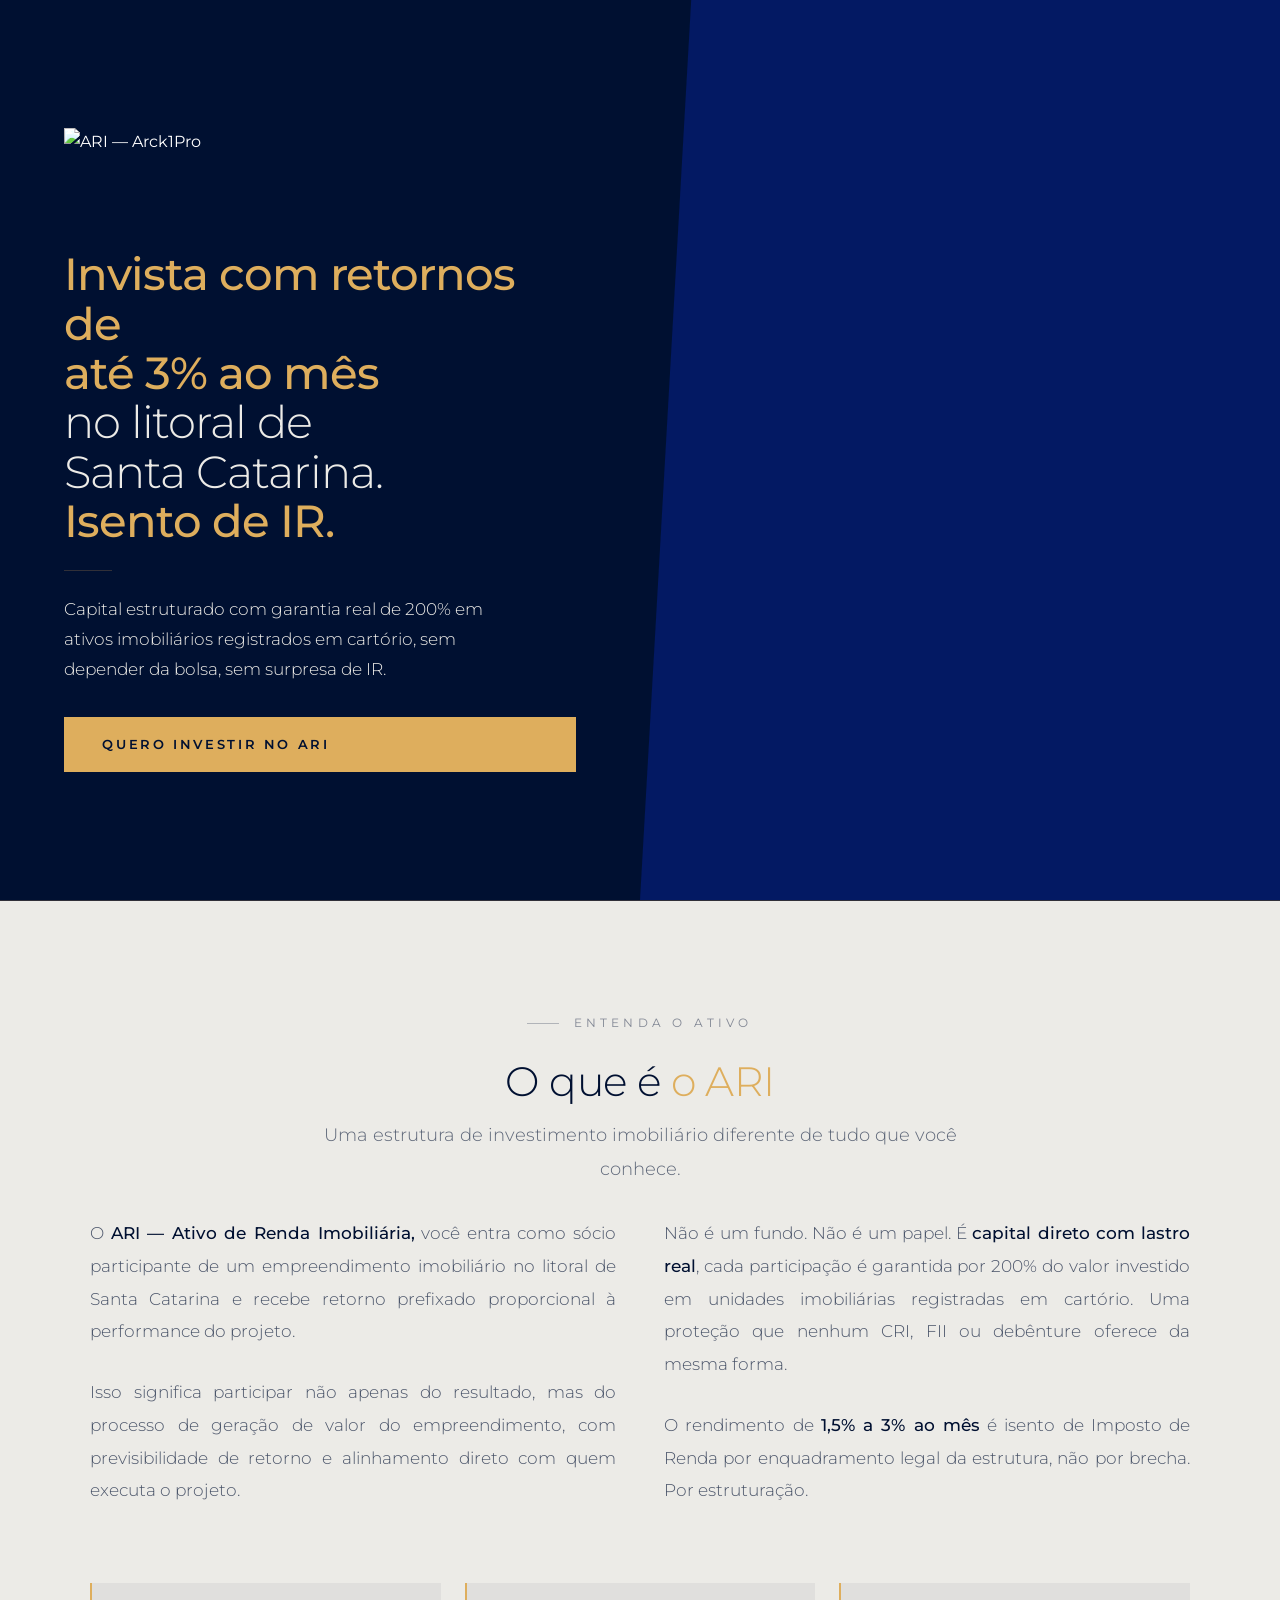
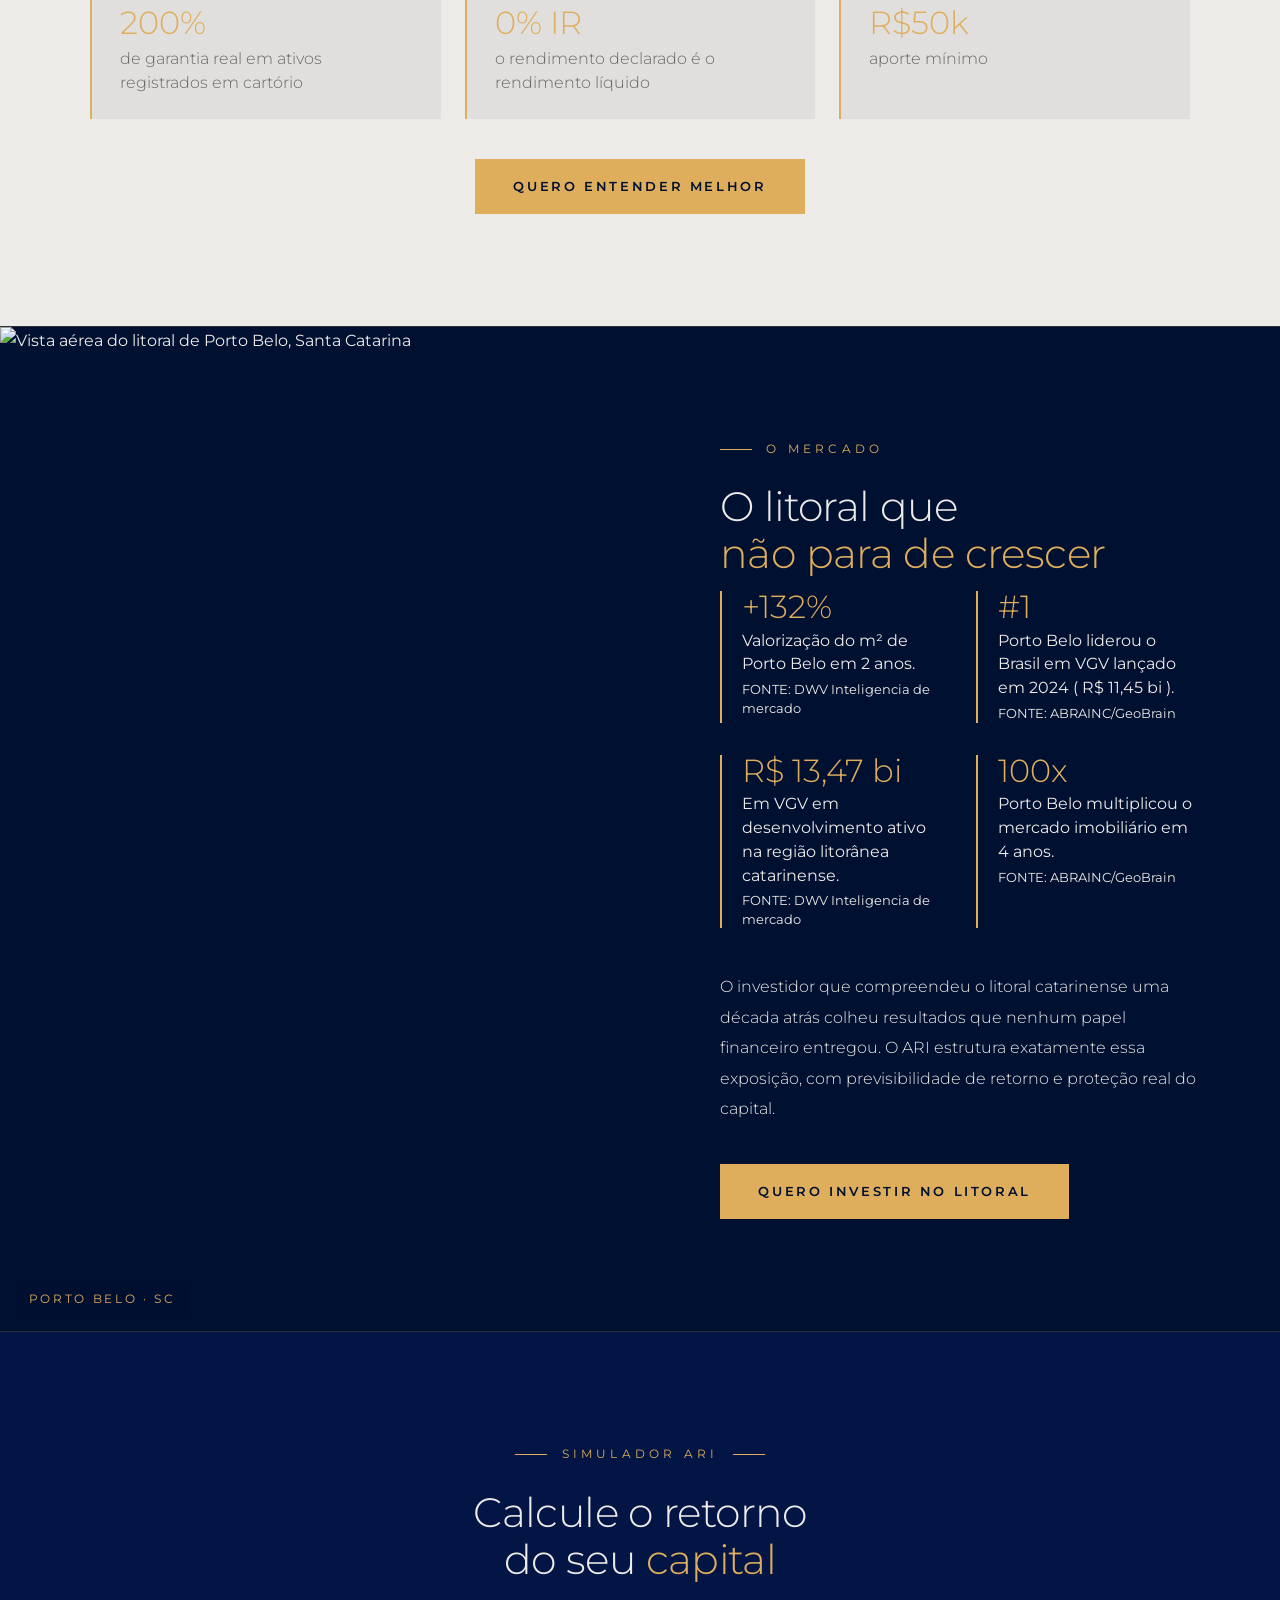
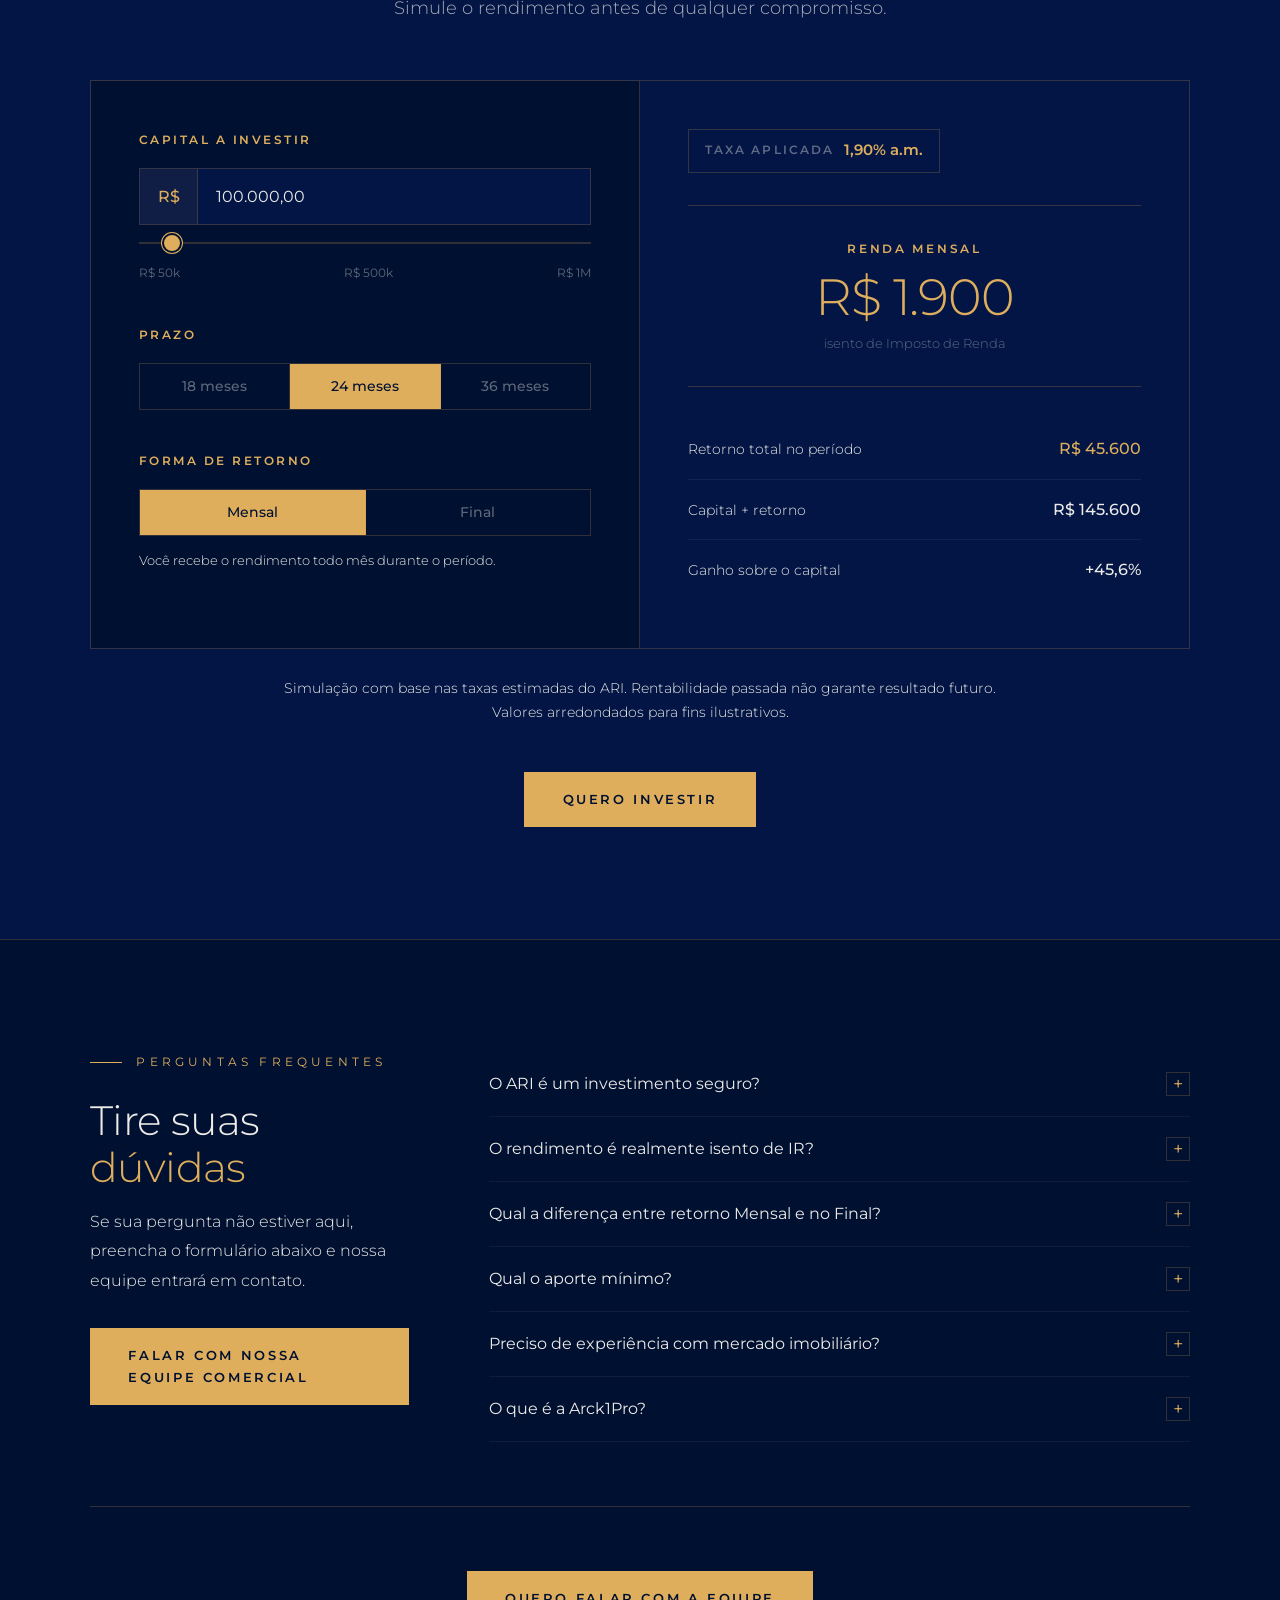
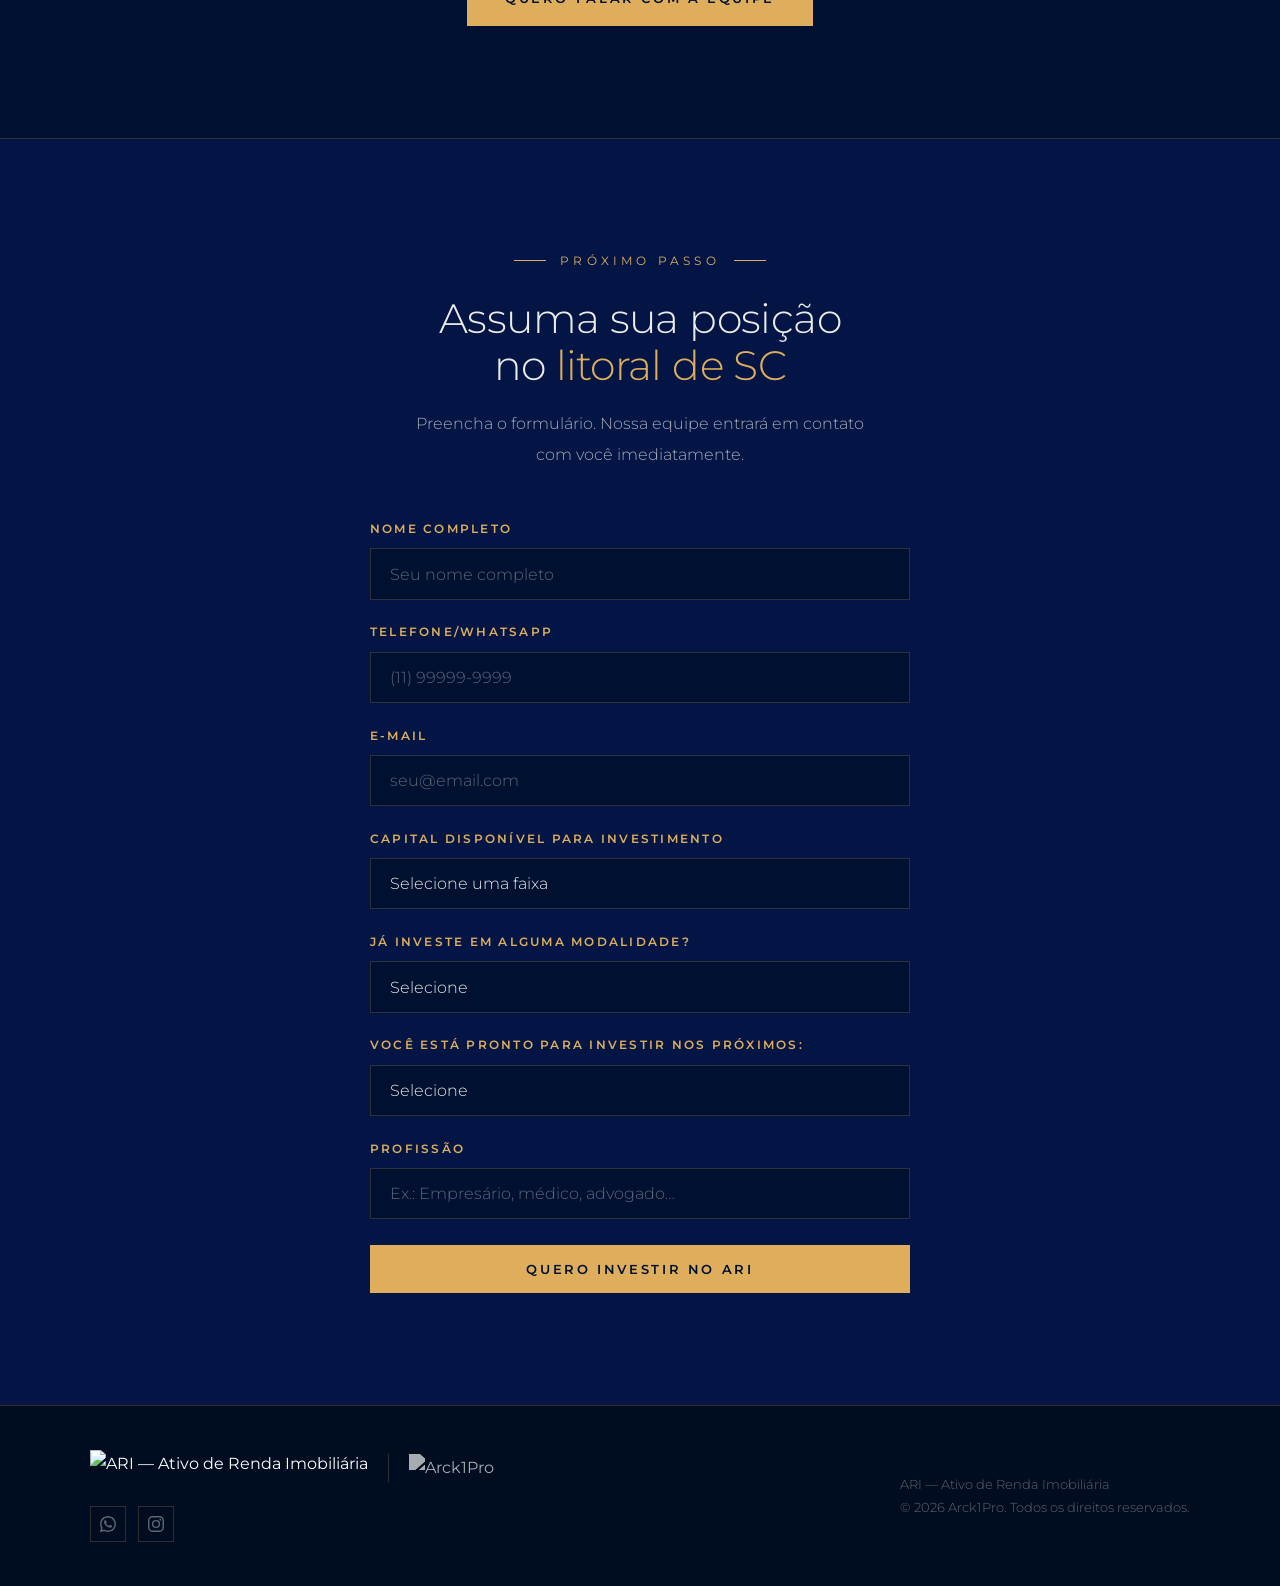
==== commit 3c8bbd5a: "lp3 nova copy" ====
--- a/index.html
+++ b/index.html
@@ -14,9 +14,12 @@
        menor a chance de o Lead sair apenas enfileirado no stub do fbq, que é a
        maior fonte de divergência entre o CRM e o Gerenciador de Anúncios.
 
-       Sem PageView e sem a tag de fallback sem-JS: o único evento é o Lead, disparado
-       em js/main.js depois que o SprintHub confirma a criação do contato, uma
-       vez por lead, com eventID estável.
+       PageView dispara no carregamento: sem ele a Meta não mede visualização
+       da página de destino nem monta público de quem visitou a LP. Não conta
+       como conversão. Sem a tag de fallback sem-JS.
+       O único evento de conversão é o Lead, disparado em js/main.js depois
+       que o webhook do SprintHub recebe o envio — no máximo um por aparelho
+       a cada 24 h.
        autoConfig=false impede a Meta de detectar e registrar eventos por conta
        própria (clique em botão, metadados da página) — era por aí que entrava
        Lead fantasma que ninguém consegue reconciliar. -->
@@ -31,6 +34,7 @@
 'https://connect.facebook.net/en_US/fbevents.js');
 fbq('set', 'autoConfig', false, '2102101857297540');
 fbq('init', '2102101857297540');
+fbq('track', 'PageView');
 </script>
   <!-- End Meta Pixel Code -->
 
@@ -88,7 +92,11 @@
           registrados em cartório, sem depender da bolsa, sem surpresa de IR.
         </p>
 
-        <a href="#formulario" class="btn" data-cta="hero">Quero saber mais</a>
+        <!-- Não usar "quero saber mais" em nenhum texto clicável da página: uma
+             regra do Gerenciador de Eventos (criada em 27/05/2026, vale para
+             todo site deste pixel) transforma cada clique nesse texto em
+             Lead. O único Lead da LP é o do envio do formulário. -->
+        <a href="#formulario" class="btn" data-cta="hero">Quero investir no ARI</a>
 
       </div>
 
--- a/css/styles.css
+++ b/css/styles.css
@@ -834,6 +834,19 @@
   background: var(--bg);
 }
 
+/* NOVO: estado de erro do campo + mensagem logo abaixo dele */
+.form-input--err,
+.form-input--err:focus {
+  border-color: rgba(220,50,50,.7);
+}
+.form-error {
+  margin: .5rem 0 0;
+  font-size: .82rem;
+  font-weight: 400;
+  line-height: 1.5;
+  color: #ffaaaa;
+}
+
 .form-submit {
   width: 100%;
   margin-top: .25rem;
@@ -843,6 +856,11 @@
   opacity: .6;
   cursor: not-allowed;
   transform: none;
+}
+/* Envio concluído: travado, mas com cor cheia — é confirmação, não erro */
+.form-submit--enviado:disabled {
+  opacity: 1;
+  cursor: default;
 }
 
 /* NOVO: feedback visual de sucesso/erro exibido abaixo dos campos (substitui o alert) */
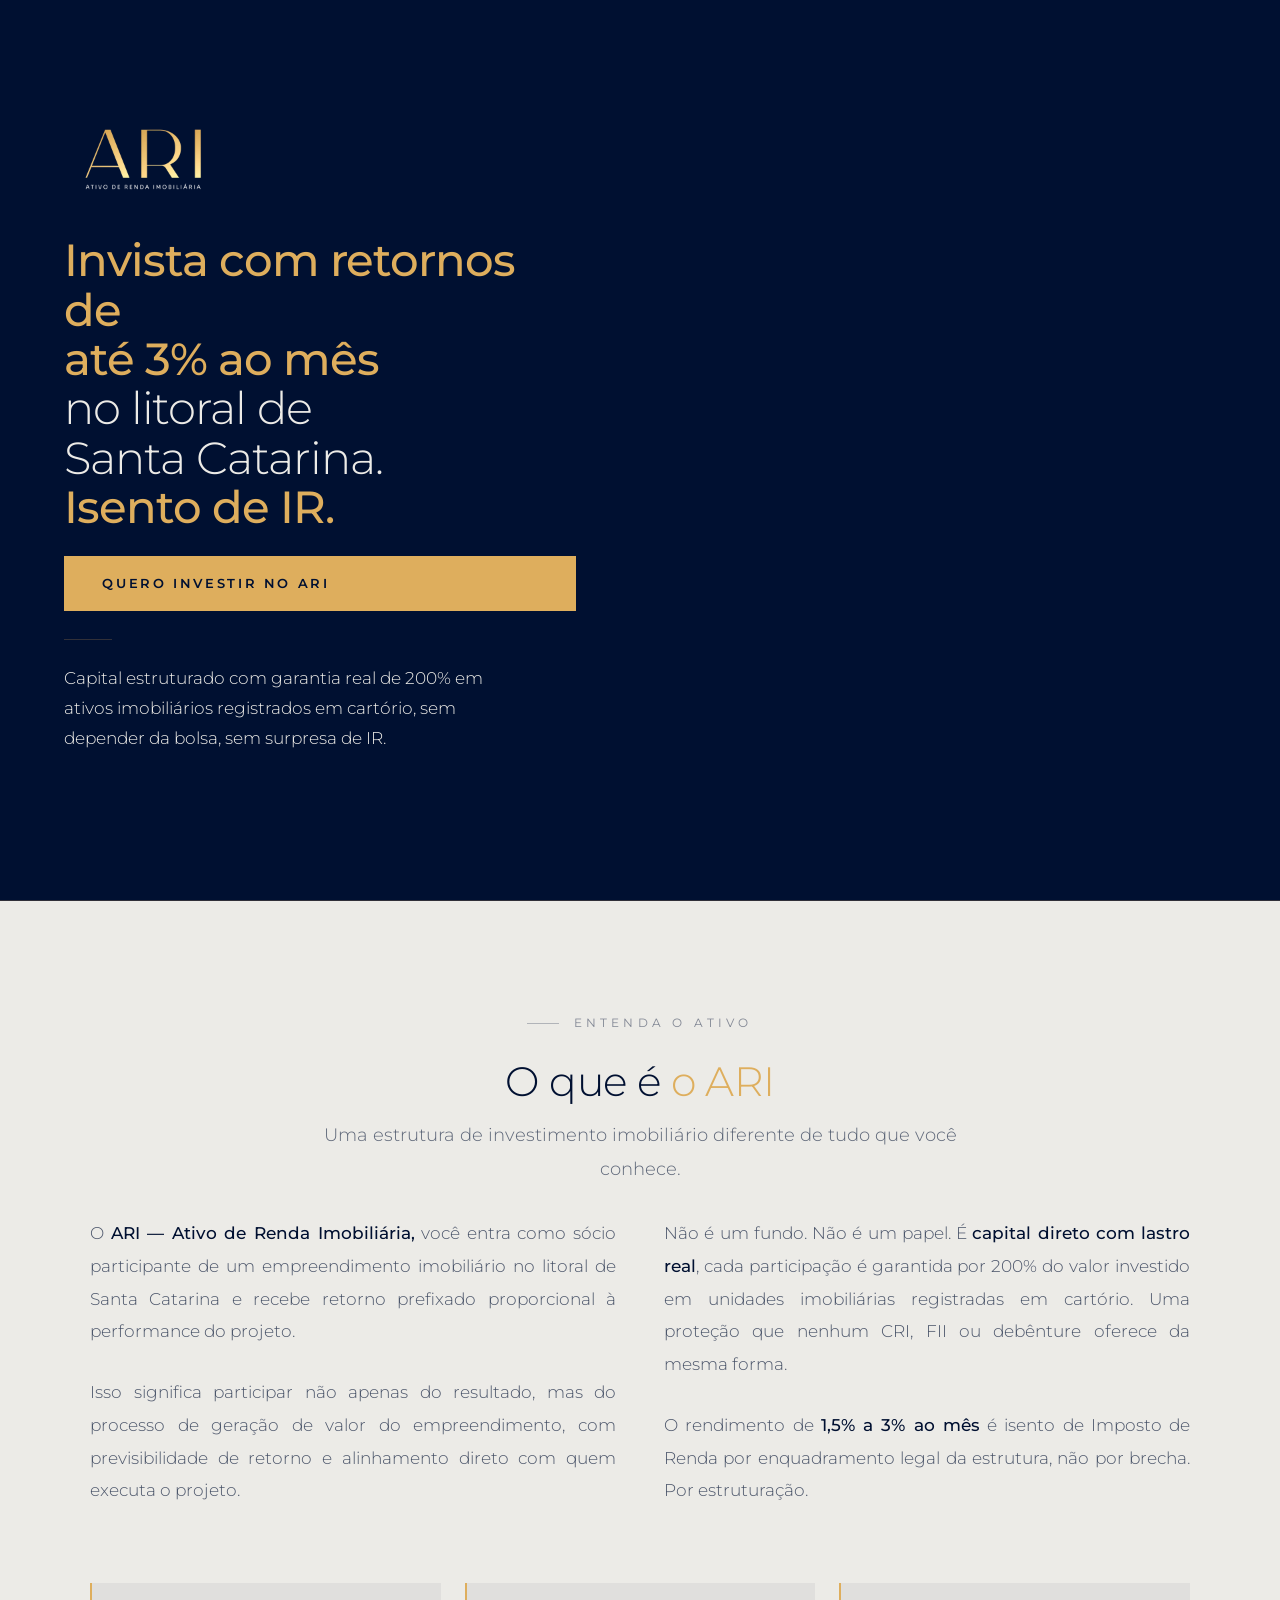
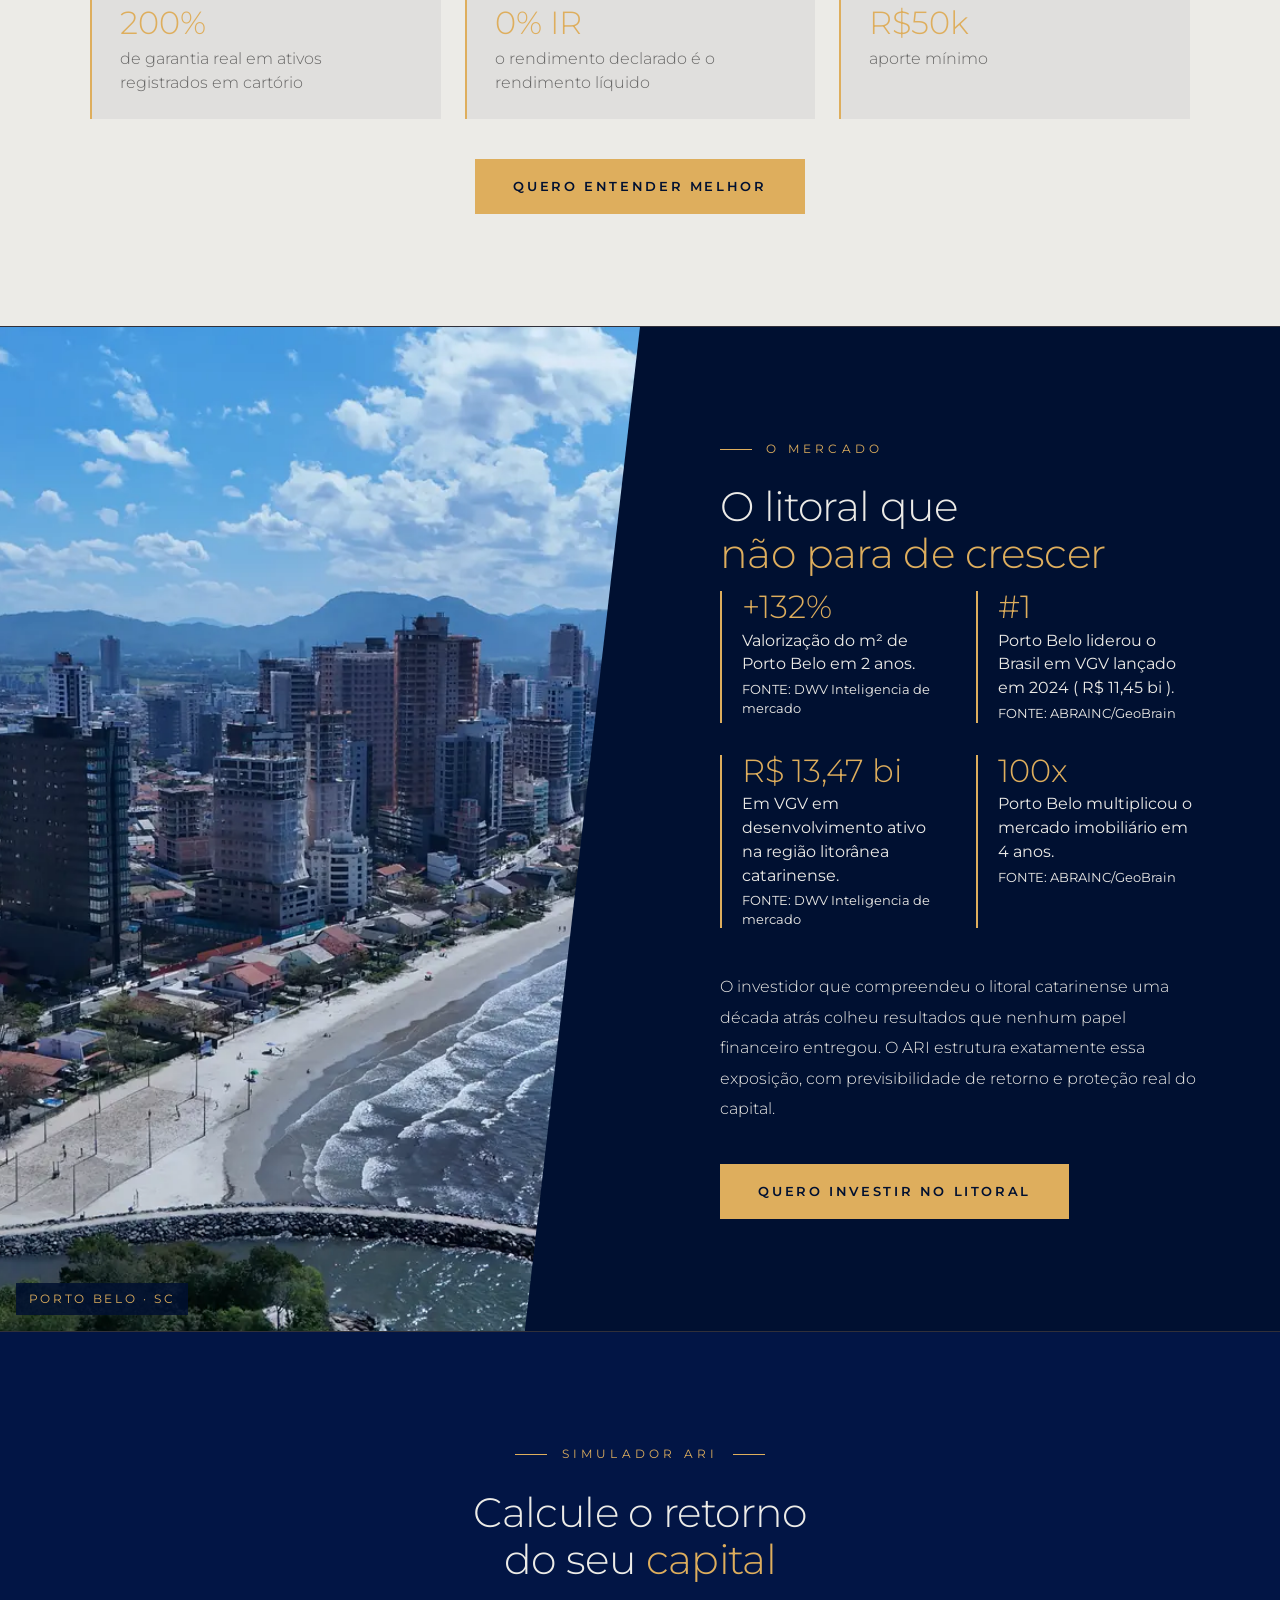
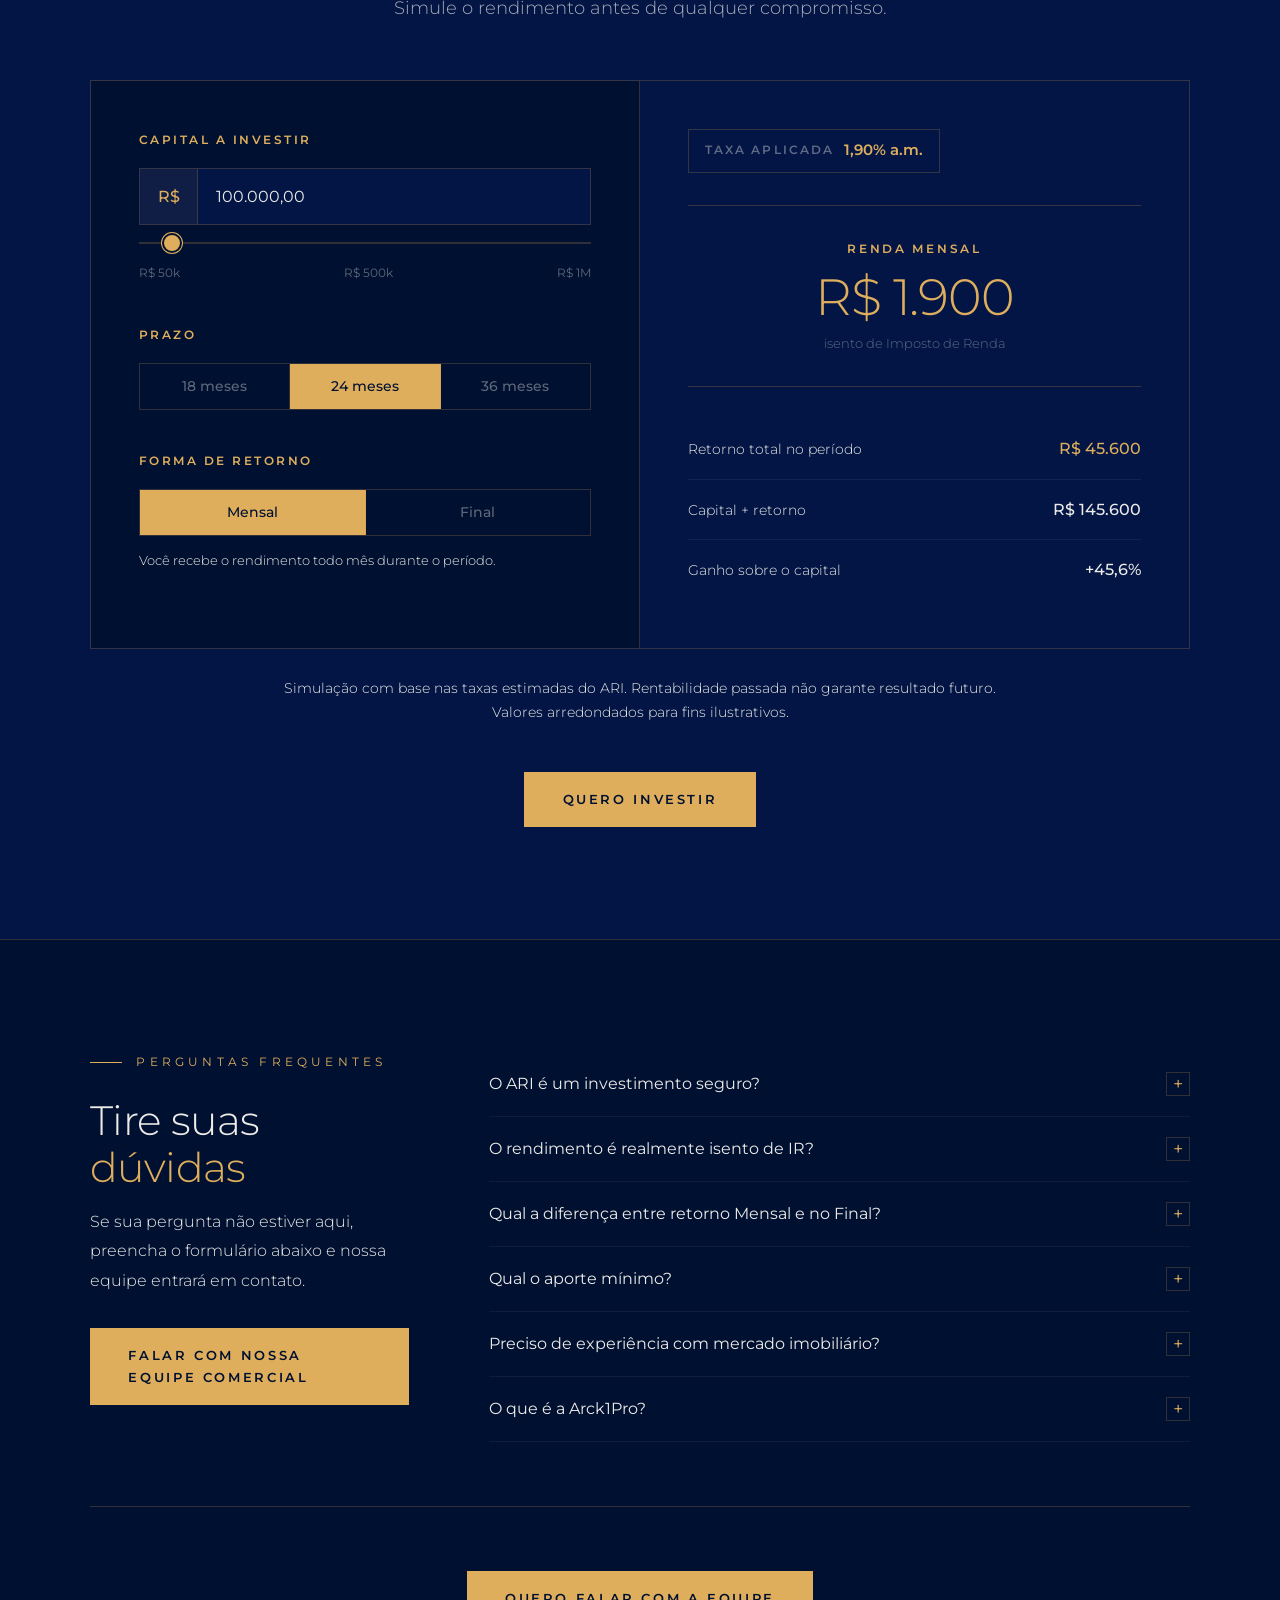
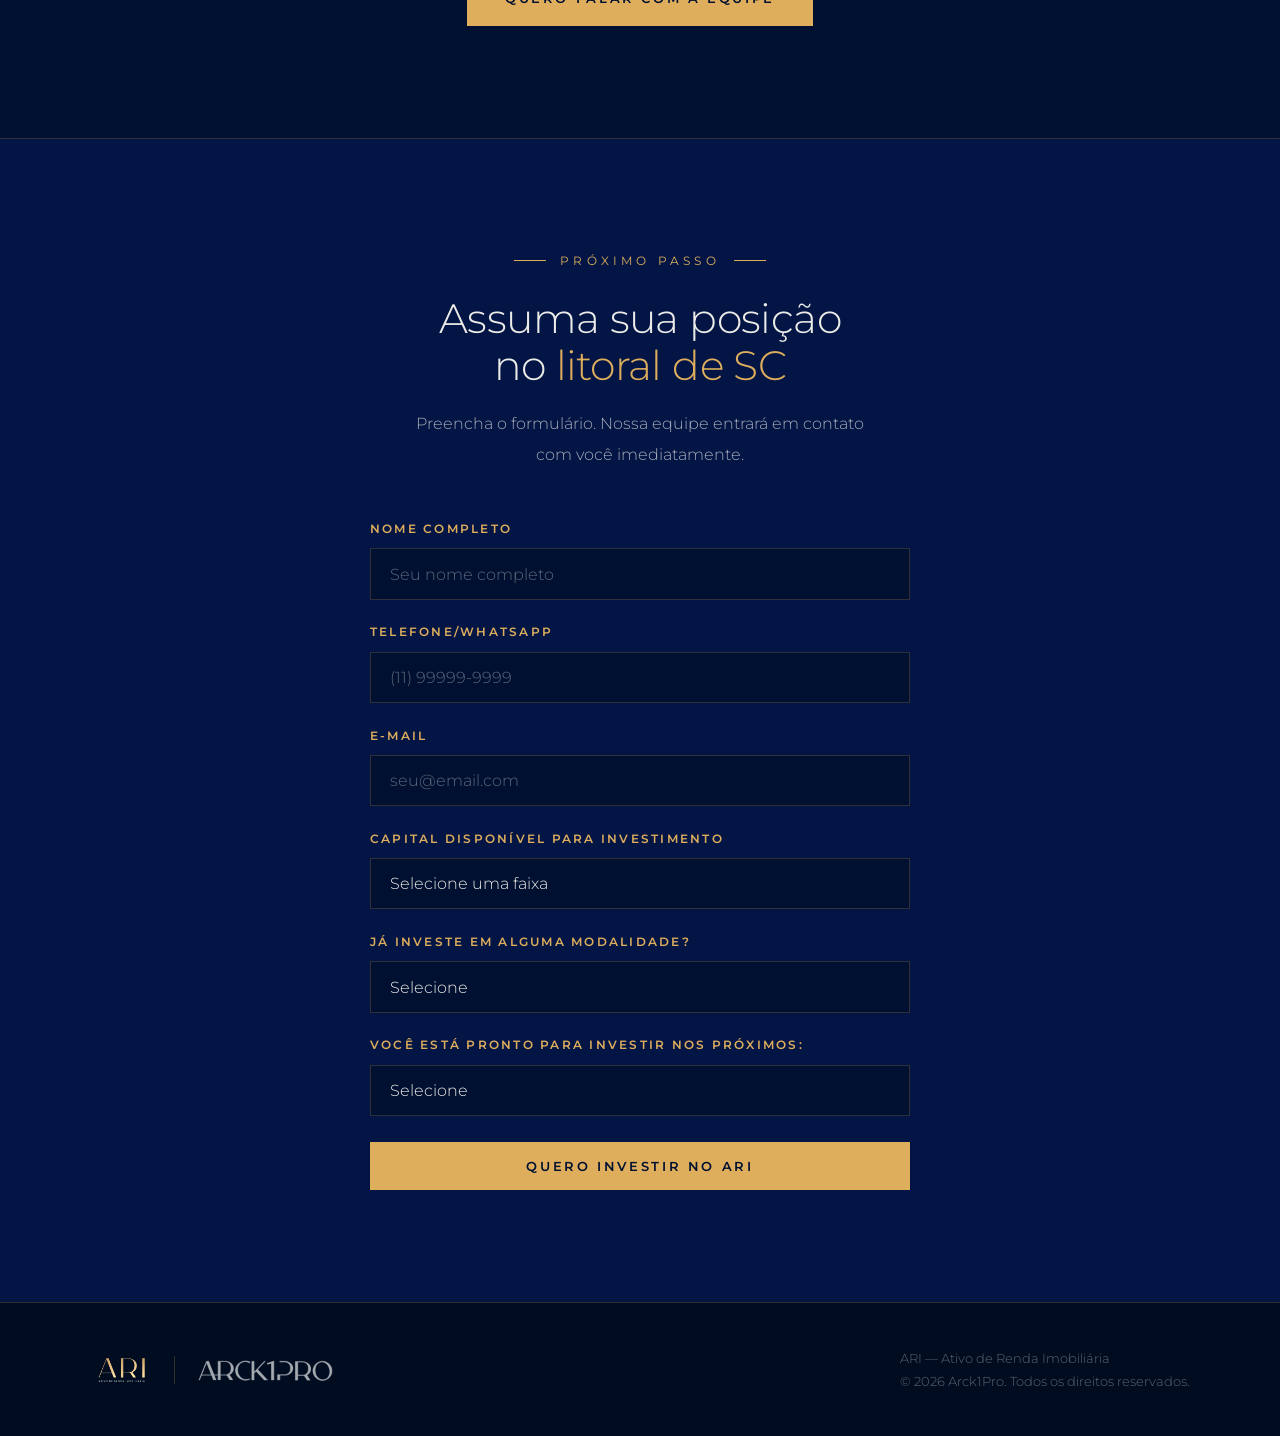
==== commit 8b5461c1: "lp3 nova copy" ====
--- a/index.html
+++ b/index.html
@@ -42,9 +42,6 @@
   <link rel="icon"             type="image/webp" href="img/ARI.webp">
   <link rel="apple-touch-icon"                   href="img/ARI.webp">
 
-  <!-- ─── Preload de imagens críticas ─────────────────────── -->
-  <link rel="preload" as="image" href="img/porto-belo.webp">
-
   <!-- ─── Fontes ────────────────────────────────────────── -->
   <link rel="preconnect" href="https://fonts.googleapis.com">
   <link rel="preconnect" href="https://fonts.gstatic.com" crossorigin>
@@ -64,7 +61,7 @@
       <div class="hero-copy">
 
         <div class="hero-logo">
-          <img src="img/ARI.webp" alt="ARI — Arck1Pro" width="180" height="48">
+          <img src="img/ARI.webp" alt="ARI — Arck1Pro" width="480" height="270">
         </div>
 
         <h1 class="hero-h1" id="hero-titulo">
@@ -74,42 +71,34 @@
           <span class="accent">Isento de IR.</span>
         </h1>
 
+        <!-- Logo abaixo da headline, para caber na primeira tela do celular.
+             Não usar "quero saber mais" em nenhum texto clicável da página: uma
+             regra do Gerenciador de Eventos (criada em 27/05/2026, vale para
+             todo site deste pixel) transforma cada clique nesse texto em
+             Lead. O único Lead da LP é o do envio do formulário. -->
+        <a href="#formulario" class="btn hero-cta" data-cta="hero">Quero investir no ARI</a>
+
         <div class="hero-divider" aria-hidden="true"></div>
-
-        <!-- Vídeo VSL — visível apenas em mobile, entre o título e o subtexto -->
-        <div class="hero-video-inline">
-          <iframe
-            src="https://www.youtube.com/embed/Jdh1k9ubrlU?rel=0&modestbranding=1"
-            title="ARI — Ativo de Renda Imobiliária"
-            allow="accelerometer; autoplay; clipboard-write; encrypted-media; gyroscope; picture-in-picture"
-            allowfullscreen
-            loading="lazy">
-          </iframe>
-        </div>
 
         <p class="hero-sub">
           Capital estruturado com garantia real de 200% em ativos imobiliários
           registrados em cartório, sem depender da bolsa, sem surpresa de IR.
         </p>
 
-        <!-- Não usar "quero saber mais" em nenhum texto clicável da página: uma
-             regra do Gerenciador de Eventos (criada em 27/05/2026, vale para
-             todo site deste pixel) transforma cada clique nesse texto em
-             Lead. O único Lead da LP é o do envio do formulário. -->
-        <a href="#formulario" class="btn" data-cta="hero">Quero investir no ARI</a>
-
-      </div>
-
-      <!-- Coluna direita — Vídeo VSL -->
-      <div class="hero-img-box" role="region" aria-label="Vídeo de apresentação do ARI">
-        <iframe
-          class="hero-video"
-          src="https://www.youtube.com/embed/Jdh1k9ubrlU?rel=0&modestbranding=1"
-          title="ARI — Ativo de Renda Imobiliária"
-          allow="accelerometer; autoplay; clipboard-write; encrypted-media; gyroscope; picture-in-picture"
-          allowfullscreen
-          loading="lazy">
-        </iframe>
+      </div>
+
+      <!-- Coluna direita — foto do litoral, só no desktop. No celular a
+           coluna some (CSS) e o <picture> entrega um pixel vazio no lugar da
+           foto: nada é baixado. -->
+      <div class="hero-img-box">
+        <picture>
+          <source media="(min-width: 961px)" srcset="img/hero-porto-belo.webp">
+          <img
+            src="[data-uri]"
+            alt="Vista aérea do litoral de Porto Belo, Santa Catarina"
+            width="1400" height="933"
+            fetchpriority="high">
+        </picture>
       </div>
 
     </section>
@@ -199,13 +188,16 @@
       <div class="litoral-grid">
 
         <!-- Imagem do litoral — ocupa toda a altura da coluna esquerda -->
-        <!-- Coloque uma foto da orla em images/porto-belo-costa.jpg -->
+        <!-- Fora da primeira tela: carrega só quando a pessoa rola até aqui.
+             1600 px cobre a coluna em tela retina; o original tinha 8064 px e
+             39 MB, e era pré-carregado no topo com prioridade alta. -->
         <div class="litoral-img-box">
           <img
-            src="img/porto-belo.webp"
+            src="img/porto-belo-1600.webp"
             alt="Vista aérea do litoral de Porto Belo, Santa Catarina"
-            width="800" height="600"
-            fetchpriority="high">
+            width="1600" height="900"
+            loading="lazy"
+            decoding="async">
           <div class="litoral-img-label" aria-hidden="true">Porto Belo · SC</div>
         </div>
 
@@ -486,7 +478,7 @@
 
 
     <!-- ═══════ FORMULÁRIO ═══════ -->
-    <section class="cta-section" id="formulario" aria-labelledby="form-titulo">
+    <section class="cta-section" id="contato" aria-labelledby="form-titulo">
       <div class="section-inner">
 
         <div class="section-eyebrow eyebrow-center" aria-hidden="true">
@@ -503,7 +495,9 @@
           Preencha o formulário. Nossa equipe entrará em contato com você imediatamente.
         </p>
 
-        <form class="cta-form" id="form-contato" novalidate>
+        <!-- O id #formulario fica no próprio form, não na seção: todo botão
+             "Quero investir…" cai direto nos campos. -->
+        <form class="cta-form" id="formulario" novalidate>
 
           <div class="form-row">
             <label class="form-label" for="nome">Nome completo</label>
@@ -584,18 +578,6 @@
             </select>
           </div>
 
-          <div class="form-row">
-            <label class="form-label" for="profissao">Profissão</label>
-            <input
-              class="form-input"
-              type="text"
-              id="profissao"
-              name="profissao"
-              required
-              placeholder="Ex.: Empresário, médico, advogado…"
-              autocomplete="organization-title">
-          </div>
-
           <div id="form-feedback" class="form-feedback" role="alert" aria-live="polite" hidden></div>
 
           <button type="submit" class="btn form-submit">Quero investir no ARI</button>
@@ -612,37 +594,14 @@
   <footer>
     <div class="footer-inner">
 
-      <!-- ALTERADO: texto substituído pelas logos + redes sociais -->
+      <!-- Só as logos. WhatsApp e Instagram saíram de propósito: quem sai por
+           eles não entra no CRM nem conta para a Meta. -->
       <div class="footer-brand-block">
         <div class="footer-logos">
           <img src="img/ARI.webp"   alt="ARI — Ativo de Renda Imobiliária" class="footer-logo-ari">
           <span class="footer-logos-sep" aria-hidden="true"></span>
-          <img src="img/logo.png"   alt="Arck1Pro"                         class="footer-logo-arck">
-        </div>
-        <!-- NOVO: links de redes sociais -->
-        <nav class="footer-social" aria-label="Redes sociais">
-          <a href="https://wa.me/554791991866"
-             class="footer-social-link"
-             target="_blank"
-             rel="noopener noreferrer"
-             aria-label="WhatsApp Arck1Pro">
-            <!-- ícone WhatsApp (SVG inline) -->
-            <svg xmlns="http://www.w3.org/2000/svg" viewBox="0 0 24 24" fill="currentColor" aria-hidden="true" focusable="false">
-              <path d="M17.472 14.382c-.297-.149-1.758-.867-2.03-.967-.273-.099-.471-.148-.67.15-.197.297-.767.966-.94 1.164-.173.199-.347.223-.644.075-.297-.15-1.255-.463-2.39-1.475-.883-.788-1.48-1.761-1.653-2.059-.173-.297-.018-.458.13-.606.134-.133.298-.347.446-.52.149-.174.198-.298.298-.497.099-.198.05-.371-.025-.52-.075-.149-.669-1.612-.916-2.207-.242-.579-.487-.5-.669-.51-.173-.008-.371-.01-.57-.01-.198 0-.52.074-.792.372-.272.297-1.04 1.016-1.04 2.479 0 1.462 1.065 2.875 1.213 3.074.149.198 2.096 3.2 5.077 4.487.709.306 1.262.489 1.694.625.712.227 1.36.195 1.871.118.571-.085 1.758-.719 2.006-1.413.248-.694.248-1.289.173-1.413-.074-.124-.272-.198-.57-.347z"/>
-              <path d="M12 0C5.373 0 0 5.373 0 12c0 2.123.554 4.118 1.526 5.845L.057 23.535a.5.5 0 0 0 .608.608l5.699-1.465A11.945 11.945 0 0 0 12 24c6.627 0 12-5.373 12-12S18.627 0 12 0zm0 21.818a9.805 9.805 0 0 1-5.007-1.374l-.36-.214-3.724.957.983-3.607-.235-.372A9.785 9.785 0 0 1 2.182 12C2.182 6.57 6.57 2.182 12 2.182S21.818 6.57 21.818 12 17.43 21.818 12 21.818z"/>
-            </svg>
-          </a>
-          <a href="https://instagram.com/arck1pro"
-             class="footer-social-link"
-             target="_blank"
-             rel="noopener noreferrer"
-             aria-label="Instagram @arck1pro">
-            <!-- ícone Instagram (SVG inline) -->
-            <svg xmlns="http://www.w3.org/2000/svg" viewBox="0 0 24 24" fill="currentColor" aria-hidden="true" focusable="false">
-              <path d="M12 2.163c3.204 0 3.584.012 4.85.07 3.252.148 4.771 1.691 4.919 4.919.058 1.265.069 1.645.069 4.849 0 3.205-.012 3.584-.069 4.849-.149 3.225-1.664 4.771-4.919 4.919-1.266.058-1.644.07-4.85.07-3.204 0-3.584-.012-4.849-.07-3.26-.149-4.771-1.699-4.919-4.92-.058-1.265-.07-1.644-.07-4.849 0-3.204.013-3.583.07-4.849.149-3.227 1.664-4.771 4.919-4.919 1.266-.057 1.645-.069 4.849-.069zM12 0C8.741 0 8.333.014 7.053.072 2.695.272.273 2.69.073 7.052.014 8.333 0 8.741 0 12c0 3.259.014 3.668.072 4.948.2 4.358 2.618 6.78 6.98 6.98C8.333 23.986 8.741 24 12 24c3.259 0 3.668-.014 4.948-.072 4.354-.2 6.782-2.618 6.979-6.98.059-1.28.073-1.689.073-4.948 0-3.259-.014-3.667-.072-4.947-.196-4.354-2.617-6.78-6.979-6.98C15.668.014 15.259 0 12 0zm0 5.838a6.162 6.162 0 1 0 0 12.324 6.162 6.162 0 0 0 0-12.324zM12 16a4 4 0 1 1 0-8 4 4 0 0 1 0 8zm6.406-11.845a1.44 1.44 0 1 0 0 2.881 1.44 1.44 0 0 0 0-2.881z"/>
-            </svg>
-          </a>
-        </nav>
+          <img src="img/logo.webp"  alt="Arck1Pro"                         class="footer-logo-arck">
+        </div>
       </div>
 
       <p class="footer-legal">
--- a/css/styles.css
+++ b/css/styles.css
@@ -144,29 +144,25 @@
   margin-bottom: 2rem;
 }
 
-/* Coluna direita do hero — vídeo VSL centralizado */
+/* Coluna direita do hero — foto do litoral ocupando a coluna (desktop) */
 .hero-img-box {
   position: relative;
   overflow: hidden;
   clip-path: polygon(8% 0, 100% 0, 100% 100%, 0% 100%);
-  display: flex;
-  align-items: center;
-  justify-content: center;
-  padding: 2rem 2rem 2rem 6rem;
-  background: var(--surface-2);
-}
-
-.hero-video {
+}
+
+.hero-img-box img {
   width: 100%;
-  aspect-ratio: 16 / 9;
-  border: 0;
+  height: 100%;
+  object-fit: cover;
   display: block;
-  border-radius: 6px;
-}
-
-.hero-video-inline {
-  display: none;
-}
+}
+
+/* Botão logo abaixo da headline — visível na primeira tela do celular */
+.hero-cta {
+  margin-bottom: 1.75rem;
+}
+
 
 /* ─── BOTÕES ────────────────────────────────────────────── */
 .btn {
@@ -794,6 +790,16 @@
   text-align: left;
 }
 
+/* Os botões levam direto ao form; a folga evita os campos colados na borda */
+#formulario {
+  scroll-margin-top: 2rem;
+}
+
+/* Envio concluído: os campos saem, ficam a mensagem e o botão "Dados enviados" */
+.form--enviado .form-row {
+  display: none;
+}
+
 .form-row {
   margin-bottom: 1.35rem;
 }
@@ -900,7 +906,7 @@
   flex-wrap: wrap;
 }
 
-/* ALTERADO: substituído span de texto pelo bloco logos + redes sociais */
+/* Bloco de logos do rodapé (sem links de saída) */
 .footer-brand-block {
   display: flex;
   flex-direction: column;
@@ -935,33 +941,6 @@
   flex-shrink: 0;
 }
 
-/* NOVO: ícones de redes sociais */
-.footer-social {
-  display: flex;
-  gap: .75rem;
-}
-
-.footer-social-link {
-  display: flex;
-  align-items: center;
-  justify-content: center;
-  width: 36px;
-  height: 36px;
-  border: 1px solid var(--gold-line);
-  color: var(--light-40);
-  transition: color .22s, border-color .22s;
-}
-
-.footer-social-link svg {
-  width: 16px;
-  height: 16px;
-}
-
-.footer-social-link:hover {
-  color: var(--gold);
-  border-color: var(--gold);
-}
-
 .footer-legal {
   font-size: .82rem;
   color: var(--light-40);
@@ -994,22 +973,6 @@
 
   .hero-img-box {
     display: none;
-  }
-
-  .hero-video-inline {
-    display: block;
-    width: 100%;
-    aspect-ratio: 16 / 9;
-    border-radius: 6px;
-    overflow: hidden;
-    margin: 1.5rem 0;
-  }
-
-  .hero-video-inline iframe {
-    width: 100%;
-    height: 100%;
-    border: 0;
-    display: block;
   }
 
   .litoral-grid {
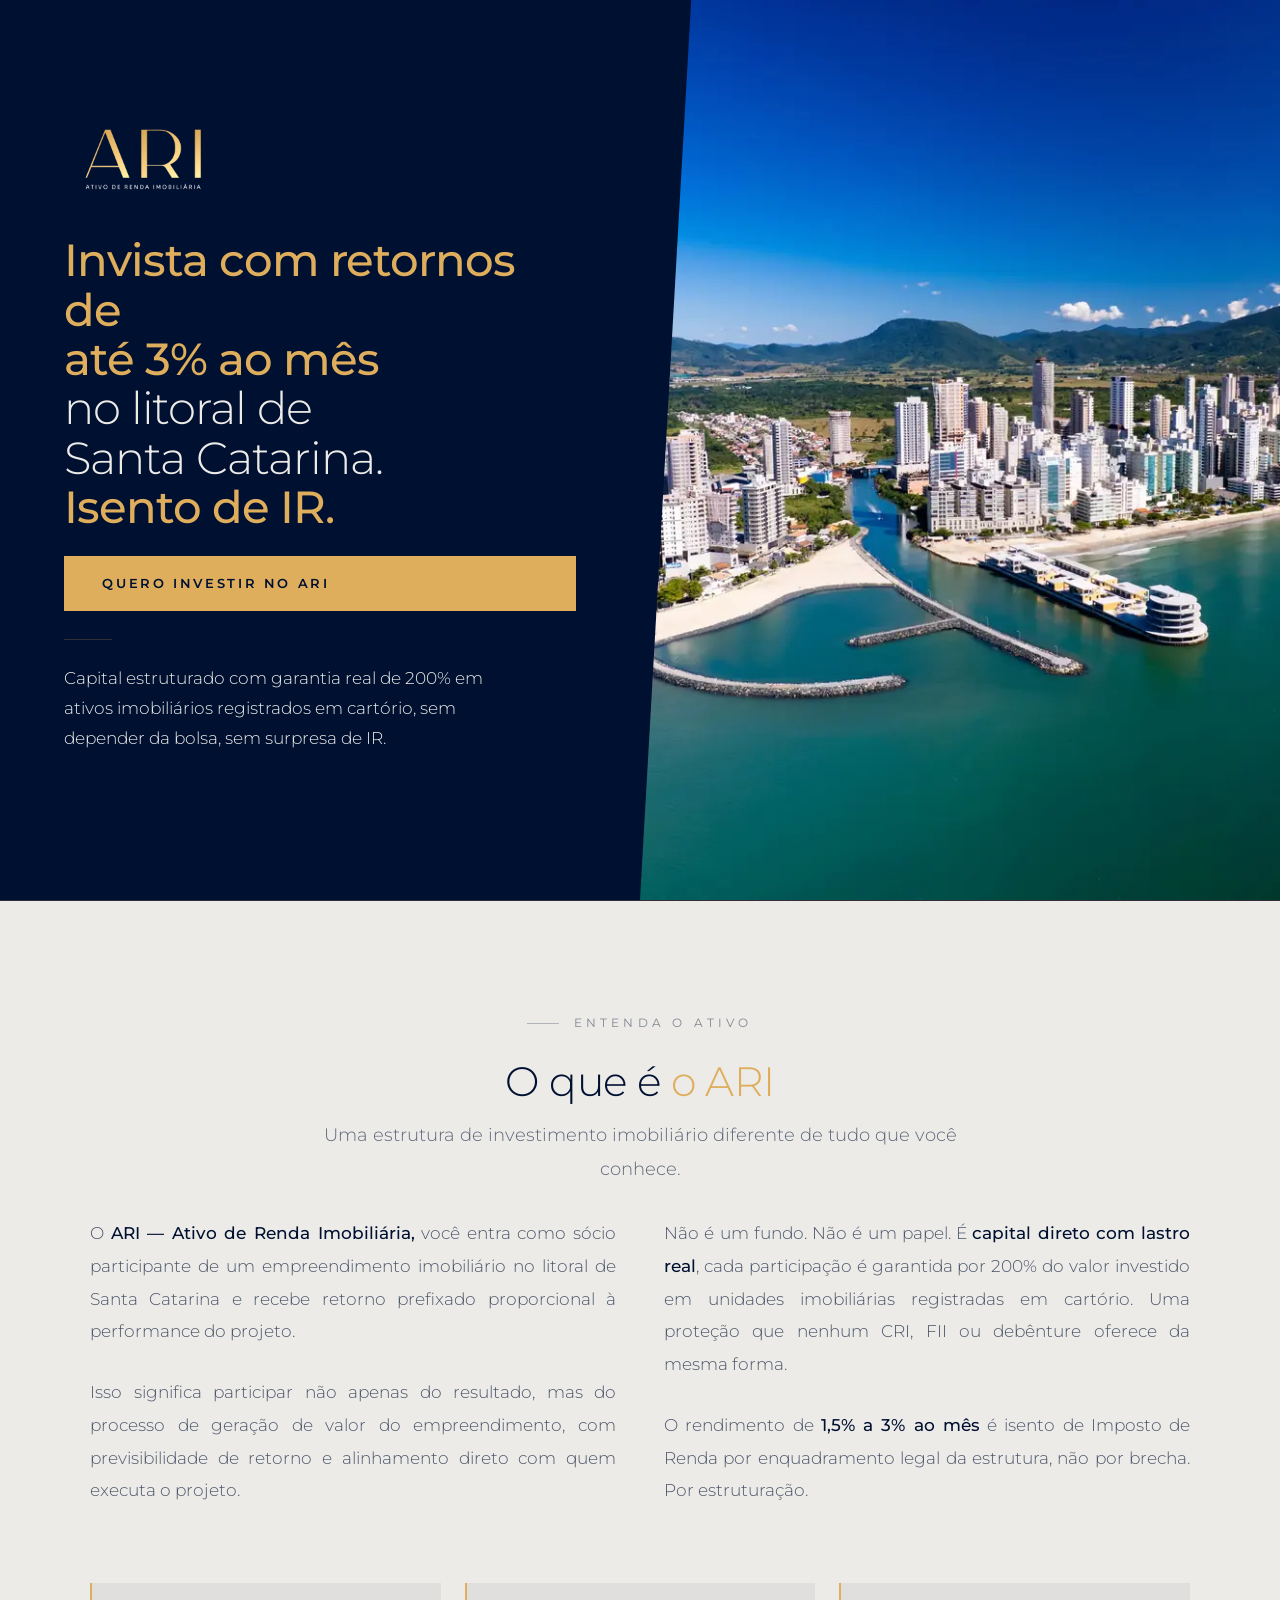
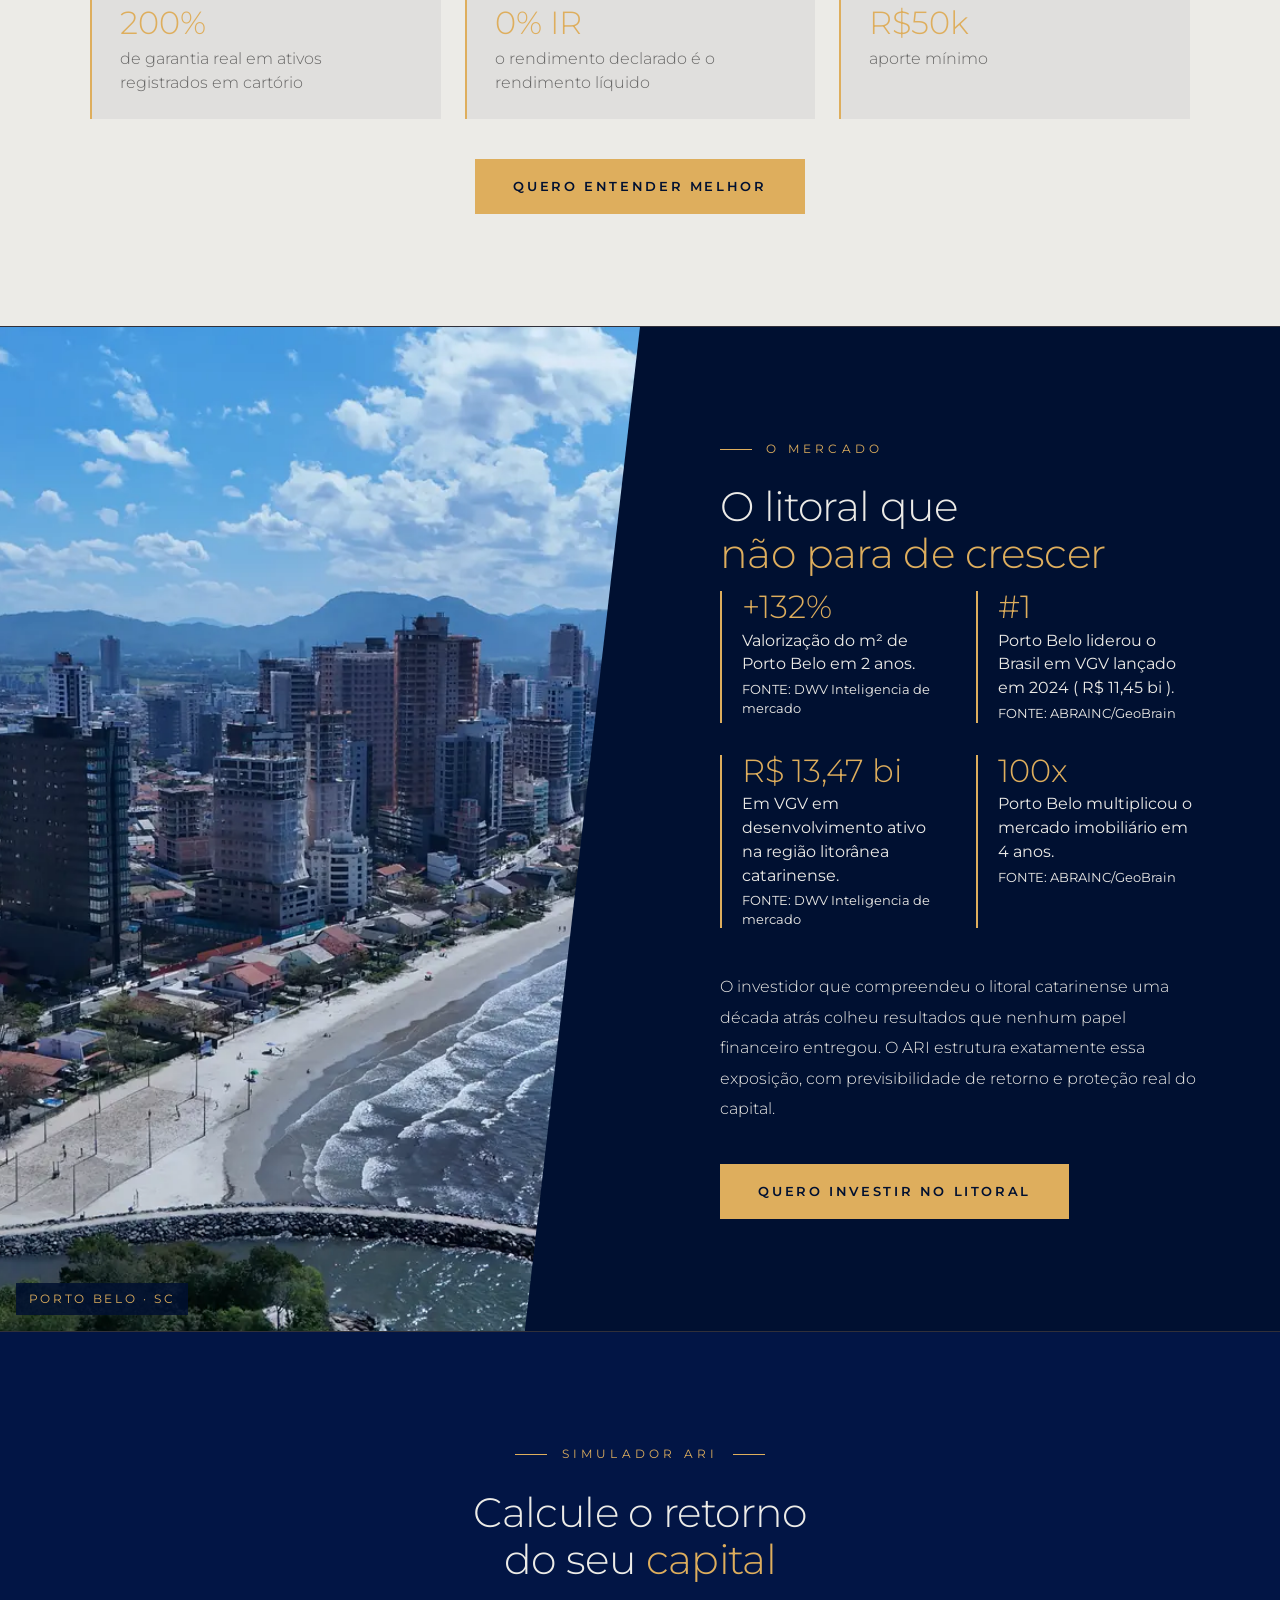
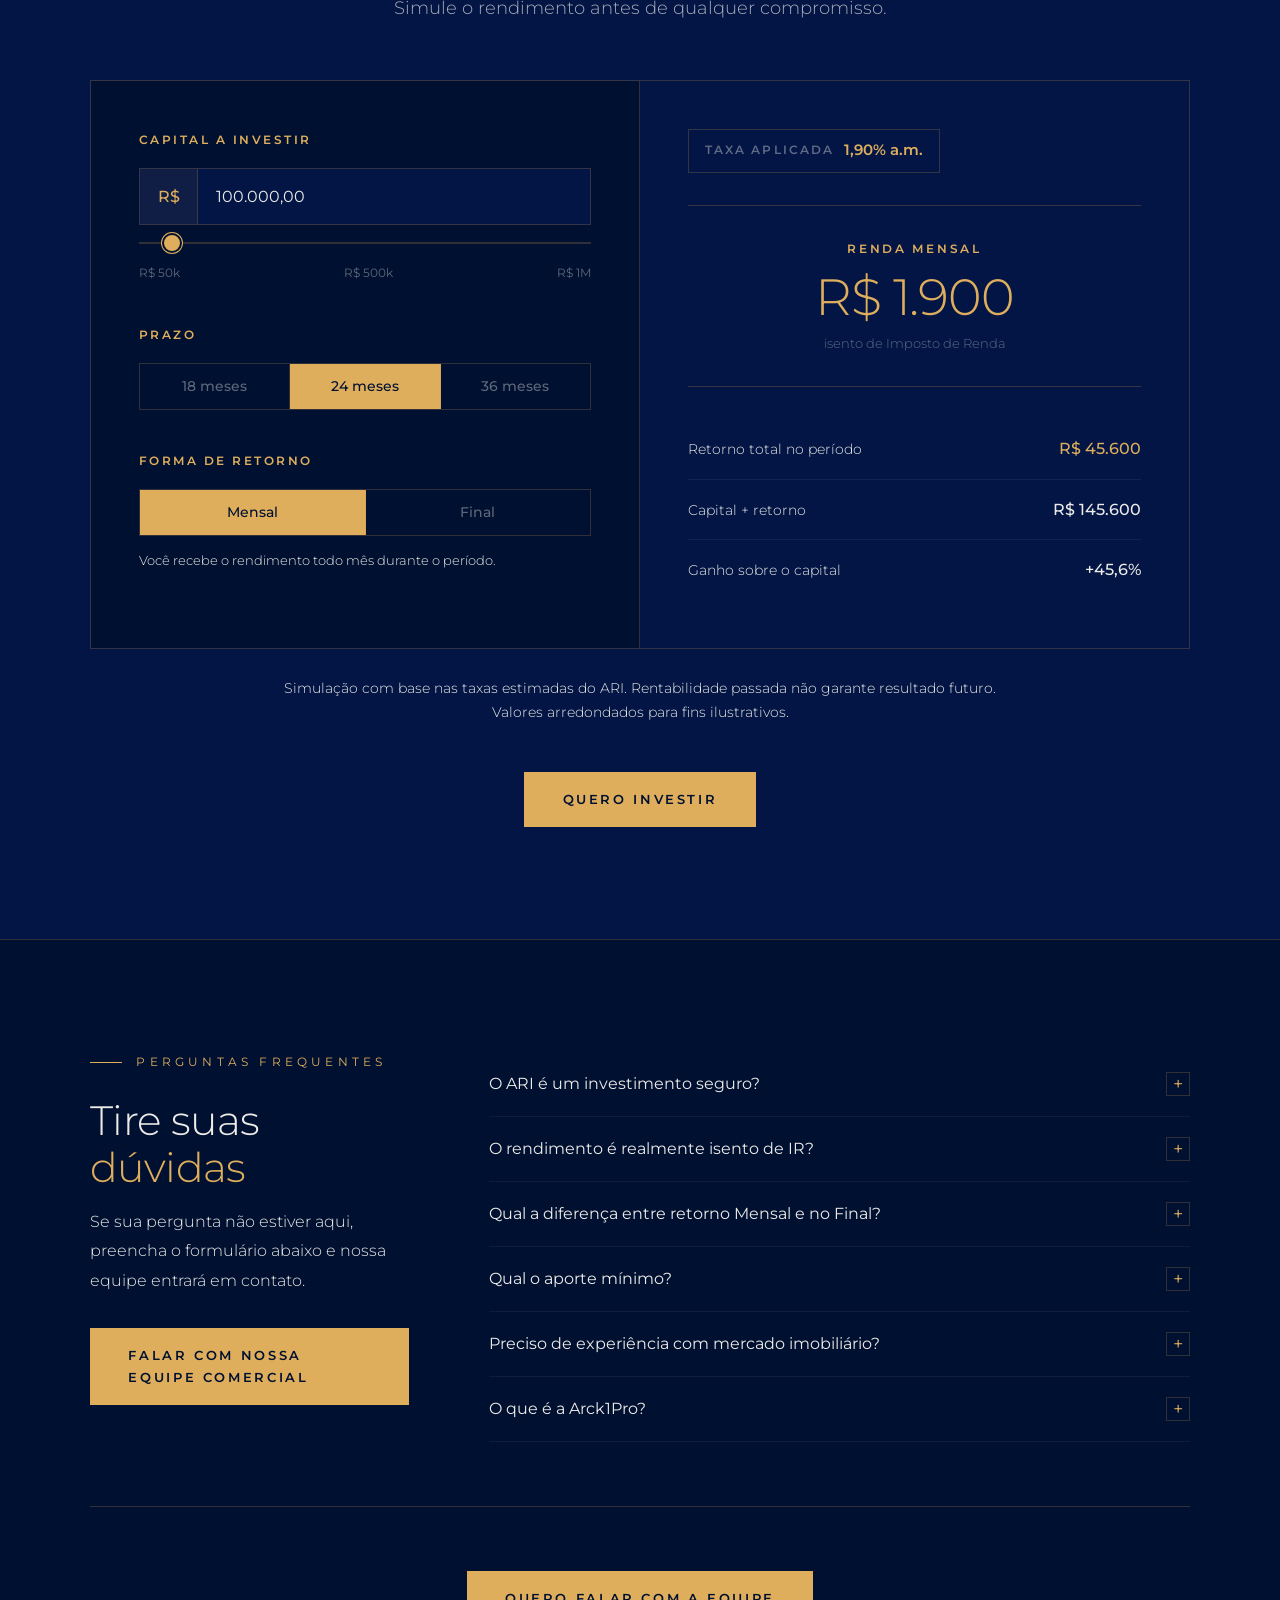
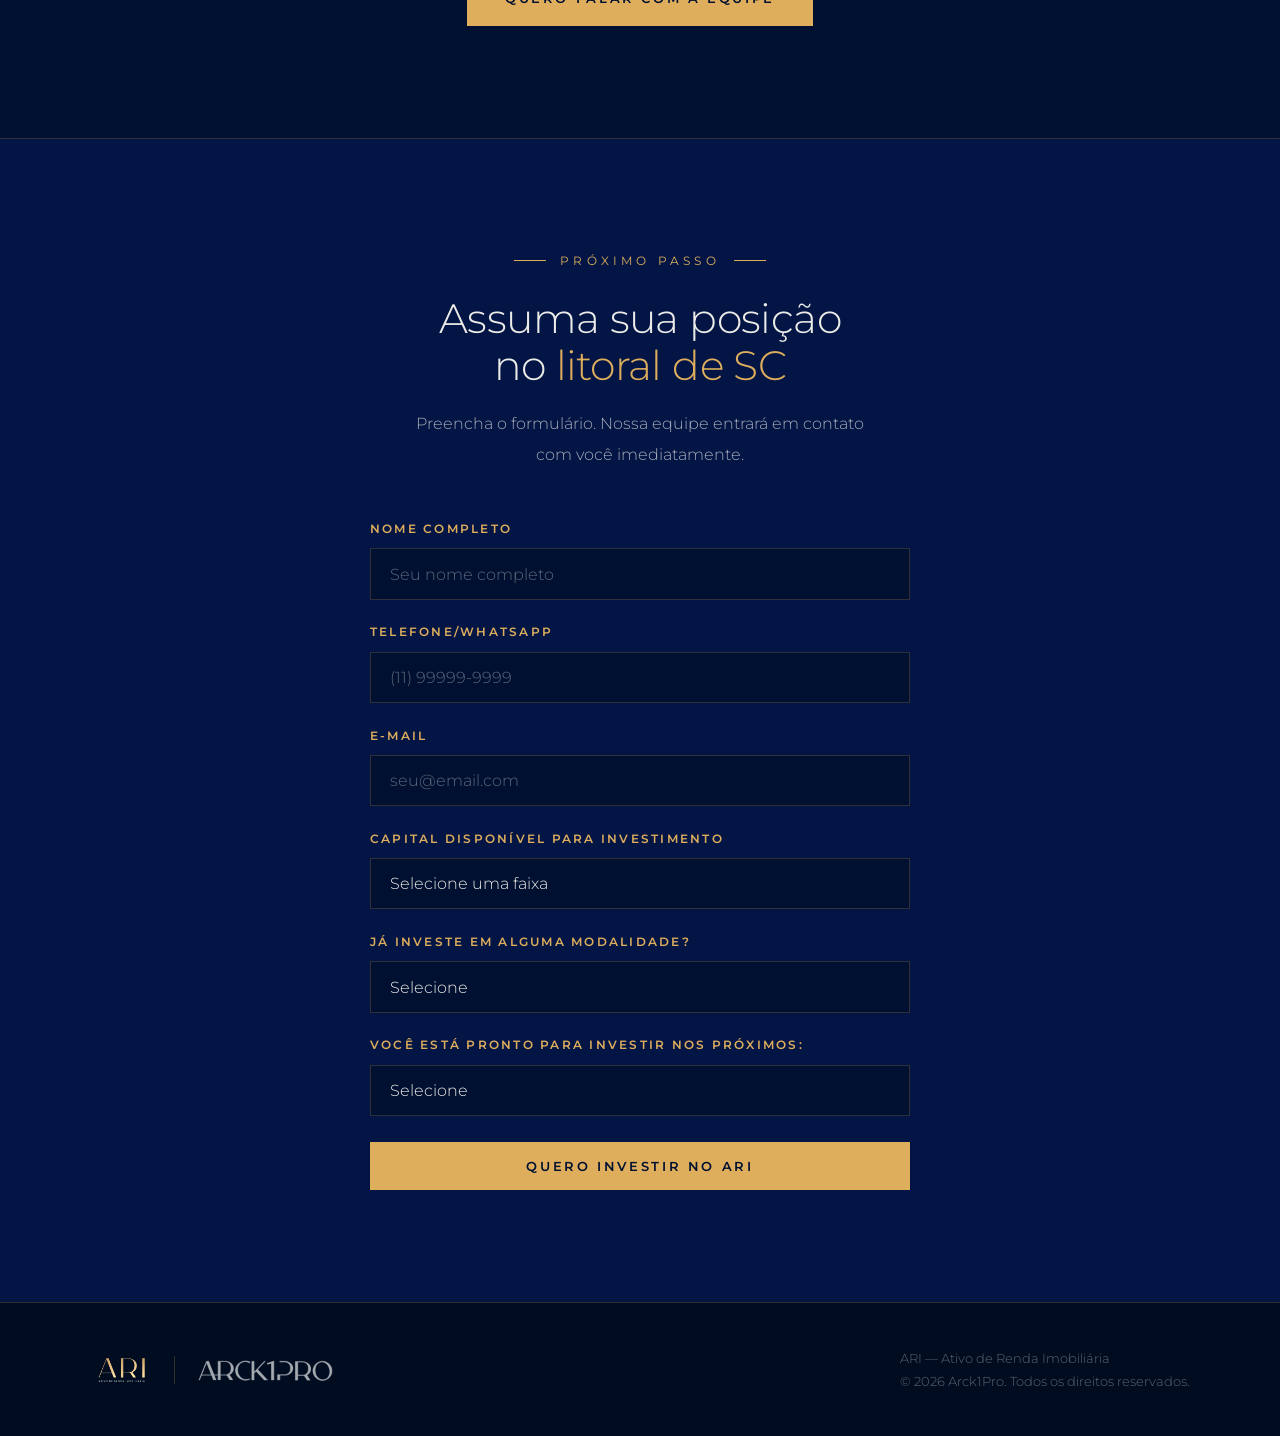
==== commit a7ebda68: "envio mais resistente, aquecimento do crm, sem 404 e lp mais leve no celular - api/lead.js: espera a" ====
--- a/index.html
+++ b/index.html
@@ -18,8 +18,8 @@
        da página de destino nem monta público de quem visitou a LP. Não conta
        como conversão. Sem a tag de fallback sem-JS.
        O único evento de conversão é o Lead, disparado em js/main.js depois
-       que o webhook do SprintHub recebe o envio — no máximo um por aparelho
-       a cada 24 h.
+       que o CRM Chroma recebe o envio — no máximo um por aparelho a cada
+       24 h.
        autoConfig=false impede a Meta de detectar e registrar eventos por conta
        própria (clique em botão, metadados da página) — era por aí que entrava
        Lead fantasma que ninguém consegue reconciliar. -->
@@ -190,14 +190,21 @@
         <!-- Imagem do litoral — ocupa toda a altura da coluna esquerda -->
         <!-- Fora da primeira tela: carrega só quando a pessoa rola até aqui.
              1600 px cobre a coluna em tela retina; o original tinha 8064 px e
-             39 MB, e era pré-carregado no topo com prioridade alta. -->
+             39 MB, e era pré-carregado no topo com prioridade alta.
+             No celular vai a versão de 800 px (75 KB, contra 245 KB): em rede
+             lenta o Chrome adianta imagens "lazy" bem abaixo da tela, e a de
+             1600 disputava a banda com o pixel — no 3G o PageView saía 1,8 s
+             mais tarde, e quem fecha antes vira clique sem visita. -->
         <div class="litoral-img-box">
-          <img
-            src="img/porto-belo-1600.webp"
-            alt="Vista aérea do litoral de Porto Belo, Santa Catarina"
-            width="1600" height="900"
-            loading="lazy"
-            decoding="async">
+          <picture>
+            <source media="(max-width: 600px)" srcset="img/porto-belo-800.webp">
+            <img
+              src="img/porto-belo-1600.webp"
+              alt="Vista aérea do litoral de Porto Belo, Santa Catarina"
+              width="1600" height="900"
+              loading="lazy"
+              decoding="async">
+          </picture>
           <div class="litoral-img-label" aria-hidden="true">Porto Belo · SC</div>
         </div>
 
@@ -598,9 +605,10 @@
            eles não entra no CRM nem conta para a Meta. -->
       <div class="footer-brand-block">
         <div class="footer-logos">
-          <img src="img/ARI.webp"   alt="ARI — Ativo de Renda Imobiliária" class="footer-logo-ari">
+          <!-- lazy: no rodapé, não disputam a banda com o pixel no carregamento -->
+          <img src="img/ARI.webp"   alt="ARI — Ativo de Renda Imobiliária" class="footer-logo-ari"  loading="lazy" decoding="async">
           <span class="footer-logos-sep" aria-hidden="true"></span>
-          <img src="img/logo.webp"  alt="Arck1Pro"                         class="footer-logo-arck">
+          <img src="img/logo.webp"  alt="Arck1Pro"                         class="footer-logo-arck" loading="lazy" decoding="async">
         </div>
       </div>
 
